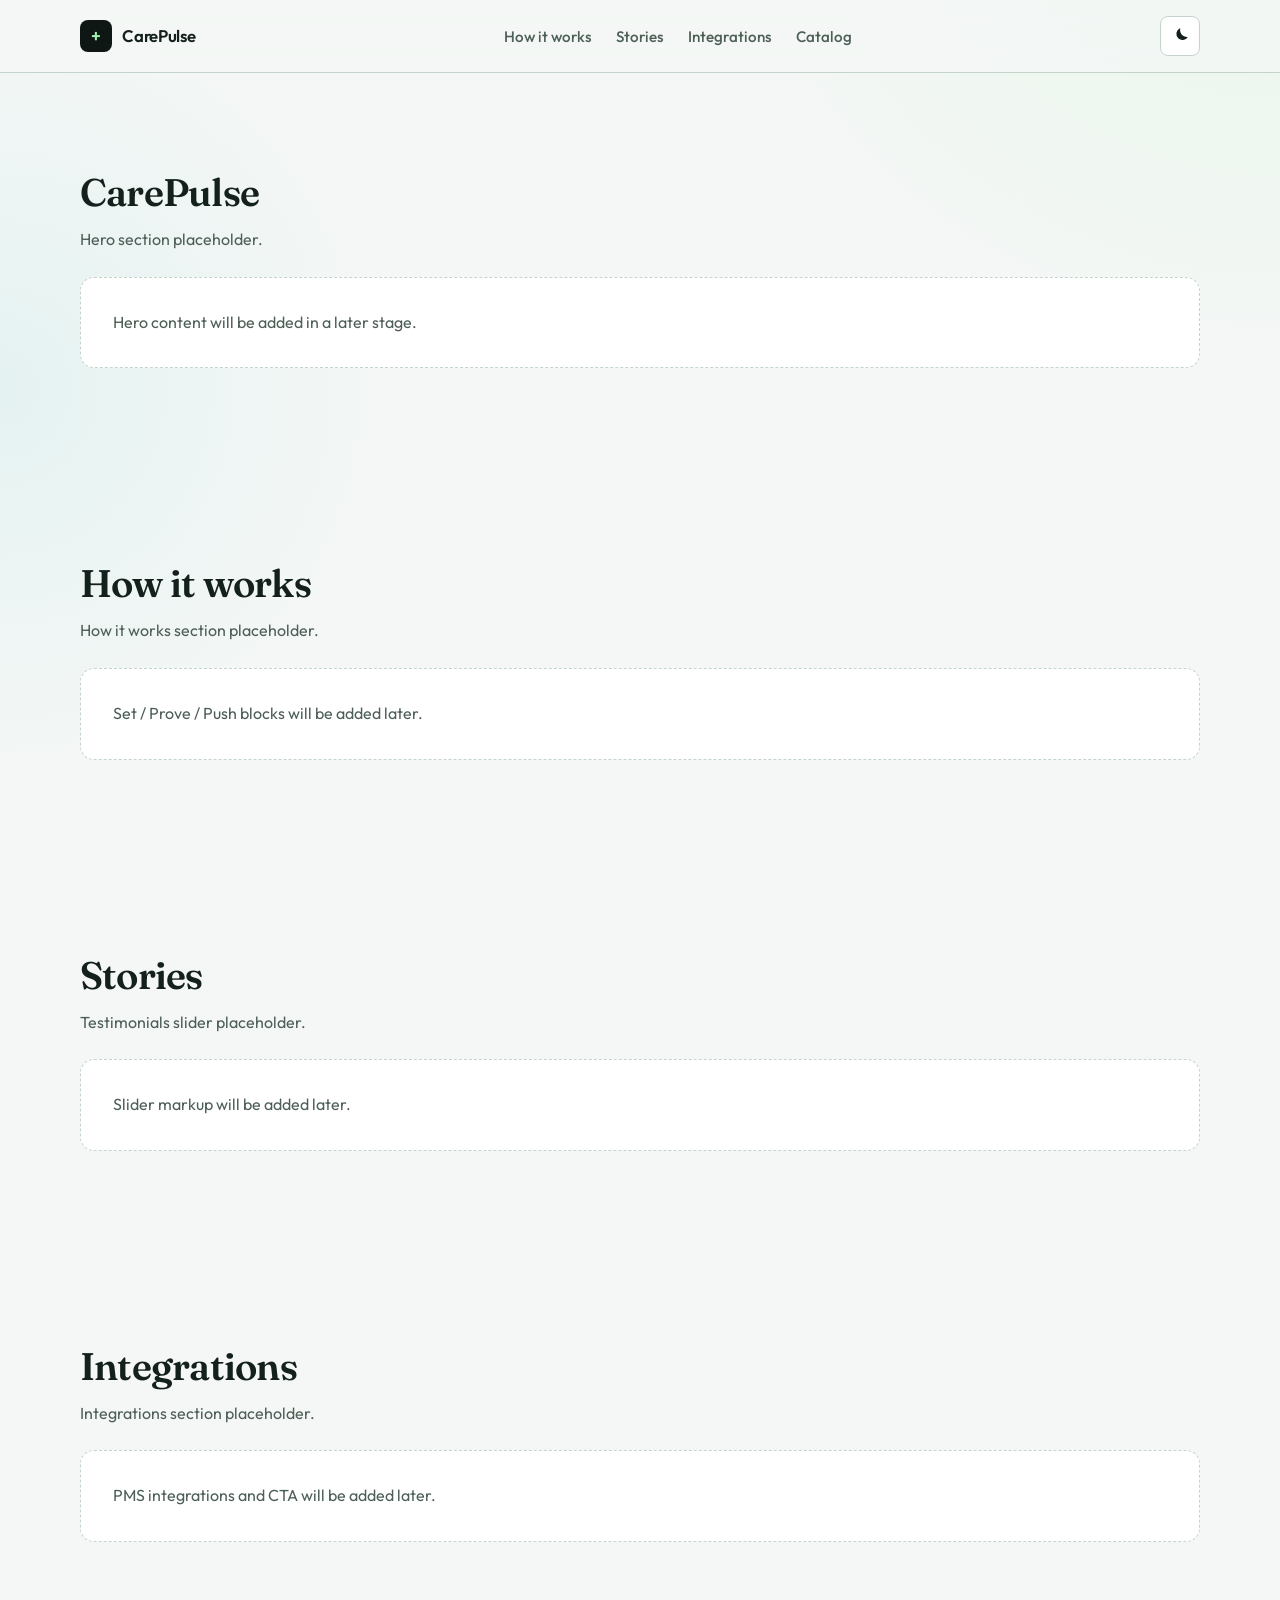
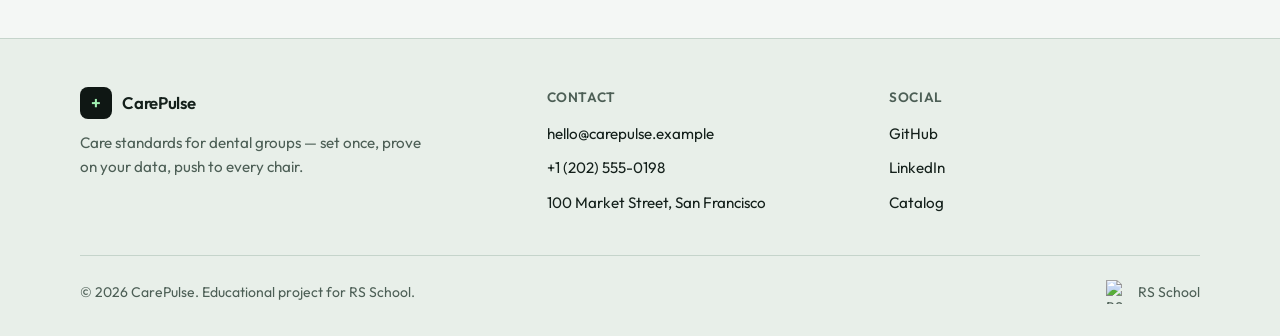
==== index.html @ c0decc97 "feat: add header footer and theme switcher" ====
<!DOCTYPE html>
<html lang="en">
  <head>
    <meta charset="UTF-8" />
    <meta name="viewport" content="width=device-width, initial-scale=1.0" />
    <title>CarePulse — Clinical standards that reach every chair</title>
    <meta
      name="description"
      content="CarePulse helps dental groups set care standards, prove them on real data, and push them to every practice."
    />
    <link rel="icon" href="./assets/favicon.svg" type="image/svg+xml" />
    <link rel="preconnect" href="https://fonts.googleapis.com" />
    <link rel="preconnect" href="https://fonts.gstatic.com" crossorigin />
    <link
      href="https://fonts.googleapis.com/css2?family=Fraunces:opsz,wght@9..144,500;9..144,600&family=Outfit:wght@400;500;600;700&display=swap"
      rel="stylesheet"
    />
    <link rel="stylesheet" href="./css/styles.css" />
    <script>
      (function () {
        try {
          var theme = localStorage.getItem("carepulse-theme");
          document.documentElement.setAttribute(
            "data-theme",
            theme === "dark" ? "dark" : "light"
          );
        } catch (e) {
          document.documentElement.setAttribute("data-theme", "light");
        }
      })();
    </script>
  </head>
  <body>
    <div class="page">
      <header class="header">
        <div class="container header__inner">
          <a class="logo" href="./index.html" aria-label="CarePulse home">
            <span class="logo__mark" aria-hidden="true">+</span>
            <span class="logo__text">CarePulse</span>
          </a>

          <nav class="nav" aria-label="Primary">
            <ul class="nav__list">
              <li><a class="nav__link" href="#how-it-works">How it works</a></li>
              <li><a class="nav__link" href="#stories">Stories</a></li>
              <li><a class="nav__link" href="#integrations">Integrations</a></li>
              <li><a class="nav__link" href="./catalog.html">Catalog</a></li>
            </ul>
          </nav>

          <div class="header__actions">
            <button
              class="theme-toggle"
              type="button"
              data-theme-toggle
              aria-pressed="false"
              aria-label="Switch to dark theme"
            >
              <svg class="theme-toggle__icon theme-toggle__icon--moon" viewBox="0 0 24 24" aria-hidden="true">
                <path
                  fill="currentColor"
                  d="M12.1 2a9.8 9.8 0 0 0-1.1.06 8 8 0 1 0 10.94 10.94A9 9 0 0 1 12.1 2Z"
                />
              </svg>
              <svg class="theme-toggle__icon theme-toggle__icon--sun" viewBox="0 0 24 24" aria-hidden="true">
                <path
                  fill="currentColor"
                  d="M12 7a5 5 0 1 0 0 10 5 5 0 0 0 0-10Zm0-5h1v3h-2V2Zm0 17h1v3h-2v-3ZM2 11h3v2H2v-2Zm17 0h3v2h-3v-2ZM4.2 4.2l2.1 2.1-1.4 1.4-2.1-2.1 1.4-1.4Zm14.6 0 1.4 1.4-2.1 2.1-1.4-1.4 2.1-2.1ZM4.2 19.8l1.4-1.4 2.1 2.1-1.4 1.4-2.1-2.1Zm12.5-1.4 2.1-2.1 1.4 1.4-2.1 2.1-1.4-1.4Z"
                />
              </svg>
            </button>

            <button class="burger" type="button" aria-label="Open menu" aria-expanded="false">
              <span class="burger__line"></span>
              <span class="burger__line"></span>
              <span class="burger__line"></span>
            </button>
          </div>
        </div>
      </header>

      <main class="page__main">
        <section class="section hero" id="hero" aria-labelledby="hero-title">
          <div class="container">
            <h1 class="section__title" id="hero-title">CarePulse</h1>
            <p class="section__lead">Hero section placeholder.</p>
            <div class="placeholder">Hero content will be added in a later stage.</div>
          </div>
        </section>

        <section class="section" id="how-it-works" aria-labelledby="how-title">
          <div class="container">
            <h2 class="section__title" id="how-title">How it works</h2>
            <p class="section__lead">How it works section placeholder.</p>
            <div class="placeholder">Set / Prove / Push blocks will be added later.</div>
          </div>
        </section>

        <section class="section" id="stories" aria-labelledby="stories-title">
          <div class="container">
            <h2 class="section__title" id="stories-title">Stories</h2>
            <p class="section__lead">Testimonials slider placeholder.</p>
            <div class="placeholder">Slider markup will be added later.</div>
          </div>
        </section>

        <section class="section" id="integrations" aria-labelledby="integrations-title">
          <div class="container">
            <h2 class="section__title" id="integrations-title">Integrations</h2>
            <p class="section__lead">Integrations section placeholder.</p>
            <div class="placeholder">PMS integrations and CTA will be added later.</div>
          </div>
        </section>
      </main>

      <footer class="footer">
        <div class="container">
          <div class="footer__inner">
            <div class="footer__brand">
              <a class="logo" href="./index.html" aria-label="CarePulse home">
                <span class="logo__mark" aria-hidden="true">+</span>
                <span class="logo__text">CarePulse</span>
              </a>
              <p class="footer__text">
                Care standards for dental groups — set once, prove on your data, push to every chair.
              </p>
            </div>

            <div>
              <h2 class="footer__title">Contact</h2>
              <ul class="footer__list">
                <li>
                  <a class="footer__link" href="mailto:hello@carepulse.example">hello@carepulse.example</a>
                </li>
                <li>
                  <a class="footer__link" href="tel:+12025550198">+1 (202) 555-0198</a>
                </li>
                <li>
                  <a
                    class="footer__link"
                    href="https://www.google.com/maps/search/?api=1&query=100+Market+Street+San+Francisco"
                    target="_blank"
                    rel="noopener noreferrer"
                  >
                    100 Market Street, San Francisco
                  </a>
                </li>
              </ul>
            </div>

            <div>
              <h2 class="footer__title">Social</h2>
              <ul class="footer__list">
                <li>
                  <a
                    class="footer__link"
                    href="https://github.com/kashapov"
                    target="_blank"
                    rel="noopener noreferrer"
                  >
                    GitHub
                  </a>
                </li>
                <li>
                  <a
                    class="footer__link"
                    href="https://www.linkedin.com/"
                    target="_blank"
                    rel="noopener noreferrer"
                  >
                    LinkedIn
                  </a>
                </li>
                <li>
                  <a class="footer__link" href="./catalog.html">Catalog</a>
                </li>
              </ul>
            </div>
          </div>

          <div class="footer__bottom">
            <p>© 2026 CarePulse. Educational project for RS School.</p>
            <a
              class="footer__rs"
              href="https://rs.school/courses/javascript-ru"
              target="_blank"
              rel="noopener noreferrer"
            >
              <img
                class="footer__rs-logo"
                src="https://rs.school/favicon.ico"
                width="24"
                height="24"
                alt="RS School"
              />
              RS School
            </a>
          </div>
        </div>
      </footer>
    </div>

    <script src="./js/theme.js"></script>
  </body>
</html>
---- css/styles.css ----
/* CarePulse — design tokens, reset, base layout */

:root {
  color-scheme: light;

  --font-sans: "Outfit", system-ui, sans-serif;
  --font-display: "Fraunces", Georgia, serif;

  --color-bg: #f4f7f5;
  --color-bg-elevated: #ffffff;
  --color-bg-muted: #e8efe9;
  --color-surface: #dfeae2;
  --color-text: #14201b;
  --color-text-muted: #4d5f56;
  --color-border: #c5d4cb;
  --color-accent: #2f9e5f;
  --color-accent-soft: #9fefb0;
  --color-accent-contrast: #0a1a12;
  --color-hero-from: #0f1714;
  --color-hero-to: #1a2e26;
  --color-hero-text: #f4f7f5;
  --color-hero-muted: #b7c9be;
  --color-focus: #2f9e5f;

  --radius-sm: 8px;
  --radius-md: 14px;
  --radius-lg: 22px;

  --shadow-sm: 0 1px 2px rgb(20 32 27 / 6%);
  --shadow-md: 0 12px 32px rgb(20 32 27 / 8%);

  --container-width: 1120px;
  --header-height: 72px;
  --space-section: clamp(3.5rem, 8vw, 6rem);
  --transition: 0.25s ease;
}

[data-theme="dark"] {
  color-scheme: dark;

  --color-bg: #0f1714;
  --color-bg-elevated: #16211c;
  --color-bg-muted: #1c2a24;
  --color-surface: #24332c;
  --color-text: #eef5f0;
  --color-text-muted: #a8b9b0;
  --color-border: #31423a;
  --color-accent: #9fefb0;
  --color-accent-soft: #2f9e5f;
  --color-accent-contrast: #0a1a12;
  --color-hero-from: #0a100e;
  --color-hero-to: #15241e;
  --color-hero-text: #f4f7f5;
  --color-hero-muted: #a8b9b0;
  --color-focus: #9fefb0;

  --shadow-sm: 0 1px 2px rgb(0 0 0 / 35%);
  --shadow-md: 0 16px 40px rgb(0 0 0 / 35%);
}

*,
*::before,
*::after {
  box-sizing: border-box;
}

html {
  scroll-behavior: smooth;
}

body {
  margin: 0;
  min-width: 320px;
  min-height: 100vh;
  font-family: var(--font-sans);
  font-size: 1rem;
  line-height: 1.6;
  color: var(--color-text);
  background:
    radial-gradient(ellipse 80% 50% at 100% -10%, rgb(159 239 176 / 18%), transparent 55%),
    radial-gradient(ellipse 60% 40% at 0% 20%, rgb(94 200 216 / 10%), transparent 50%),
    var(--color-bg);
}

img {
  display: block;
  max-width: 100%;
  height: auto;
}

a {
  color: inherit;
  text-decoration: none;
}

button {
  font: inherit;
  color: inherit;
  cursor: pointer;
  background: none;
  border: none;
}

ul,
ol {
  margin: 0;
  padding: 0;
  list-style: none;
}

h1,
h2,
h3,
p {
  margin: 0;
}

:focus-visible {
  outline: 2px solid var(--color-focus);
  outline-offset: 3px;
}

.container {
  width: min(100% - 2.5rem, var(--container-width));
  margin-inline: auto;
}

.page {
  display: flex;
  flex-direction: column;
  min-height: 100vh;
}

.page__main {
  flex: 1;
}

.section {
  padding-block: var(--space-section);
}

.section__title {
  font-family: var(--font-display);
  font-size: clamp(1.75rem, 3vw, 2.5rem);
  font-weight: 600;
  line-height: 1.2;
  letter-spacing: -0.02em;
}

.section__lead {
  margin-top: 0.75rem;
  max-width: 36rem;
  color: var(--color-text-muted);
}

.placeholder {
  margin-top: 1.5rem;
  padding: 2rem;
  border: 1px dashed var(--color-border);
  border-radius: var(--radius-md);
  background: var(--color-bg-elevated);
  color: var(--color-text-muted);
}

/* Header */

.header {
  position: sticky;
  top: 0;
  z-index: 100;
  border-bottom: 1px solid var(--color-border);
  background: color-mix(in srgb, var(--color-bg) 88%, transparent);
  backdrop-filter: blur(12px);
}

.header__inner {
  display: flex;
  align-items: center;
  justify-content: space-between;
  gap: 1rem;
  min-height: var(--header-height);
}

.logo {
  display: inline-flex;
  align-items: center;
  gap: 0.65rem;
  font-weight: 600;
  letter-spacing: -0.02em;
  transition: opacity var(--transition);
}

.logo:hover {
  opacity: 0.8;
}

.logo__mark {
  display: grid;
  place-items: center;
  width: 2rem;
  height: 2rem;
  border-radius: var(--radius-sm);
  background: var(--color-hero-from);
  color: var(--color-accent-soft);
  font-size: 1.1rem;
  line-height: 1;
}

.logo__text {
  font-size: 1.05rem;
}

.nav {
  display: flex;
  align-items: center;
}

.nav__list {
  display: flex;
  align-items: center;
  gap: 0.25rem 1.5rem;
}

.nav__link {
  position: relative;
  padding: 0.35rem 0;
  color: var(--color-text-muted);
  font-size: 0.95rem;
  font-weight: 500;
  transition: color var(--transition);
}

.nav__link::after {
  content: "";
  position: absolute;
  left: 0;
  bottom: 0;
  width: 100%;
  height: 2px;
  background: var(--color-accent);
  transform: scaleX(0);
  transform-origin: left;
  transition: transform var(--transition);
}

.nav__link:hover {
  color: var(--color-text);
}

.nav__link:hover::after {
  transform: scaleX(1);
}

.header__actions {
  display: flex;
  align-items: center;
  gap: 0.5rem;
}

.theme-toggle,
.burger {
  display: inline-flex;
  align-items: center;
  justify-content: center;
  width: 2.5rem;
  height: 2.5rem;
  border: 1px solid var(--color-border);
  border-radius: var(--radius-sm);
  background: var(--color-bg-elevated);
  transition:
    background-color var(--transition),
    border-color var(--transition),
    color var(--transition);
}

.theme-toggle:hover,
.burger:hover {
  border-color: var(--color-accent);
  color: var(--color-accent);
}

.theme-toggle__icon {
  display: none;
  width: 1.15rem;
  height: 1.15rem;
}

[data-theme="light"] .theme-toggle__icon--moon,
[data-theme="dark"] .theme-toggle__icon--sun {
  display: block;
}

.burger {
  display: none;
  flex-direction: column;
  gap: 5px;
}

.burger__line {
  display: block;
  width: 1.1rem;
  height: 2px;
  border-radius: 2px;
  background: currentColor;
  transition: transform var(--transition), opacity var(--transition);
}

/* Footer */

.footer {
  margin-top: auto;
  padding-block: 3rem 2rem;
  border-top: 1px solid var(--color-border);
  background: var(--color-bg-muted);
}

.footer__inner {
  display: grid;
  gap: 2rem;
  grid-template-columns: 1.4fr 1fr 1fr;
}

.footer__brand {
  display: flex;
  flex-direction: column;
  gap: 0.75rem;
}

.footer__text {
  max-width: 22rem;
  color: var(--color-text-muted);
  font-size: 0.95rem;
}

.footer__title {
  margin-bottom: 0.75rem;
  font-size: 0.85rem;
  font-weight: 600;
  letter-spacing: 0.04em;
  text-transform: uppercase;
  color: var(--color-text-muted);
}

.footer__list {
  display: flex;
  flex-direction: column;
  gap: 0.55rem;
}

.footer__link {
  color: var(--color-text);
  font-size: 0.95rem;
  transition: color var(--transition);
}

.footer__link:hover {
  color: var(--color-accent);
}

.footer__bottom {
  display: flex;
  flex-wrap: wrap;
  align-items: center;
  justify-content: space-between;
  gap: 1rem;
  margin-top: 2.5rem;
  padding-top: 1.5rem;
  border-top: 1px solid var(--color-border);
  color: var(--color-text-muted);
  font-size: 0.875rem;
}

.footer__rs {
  display: inline-flex;
  align-items: center;
  gap: 0.5rem;
  transition: color var(--transition);
}

.footer__rs:hover {
  color: var(--color-accent);
}

.footer__rs-logo {
  width: 1.5rem;
  height: 1.5rem;
}

@media (max-width: 768px) {
  .nav {
    display: none;
  }

  .burger {
    display: inline-flex;
  }

  .footer__inner {
    grid-template-columns: 1fr;
  }
}
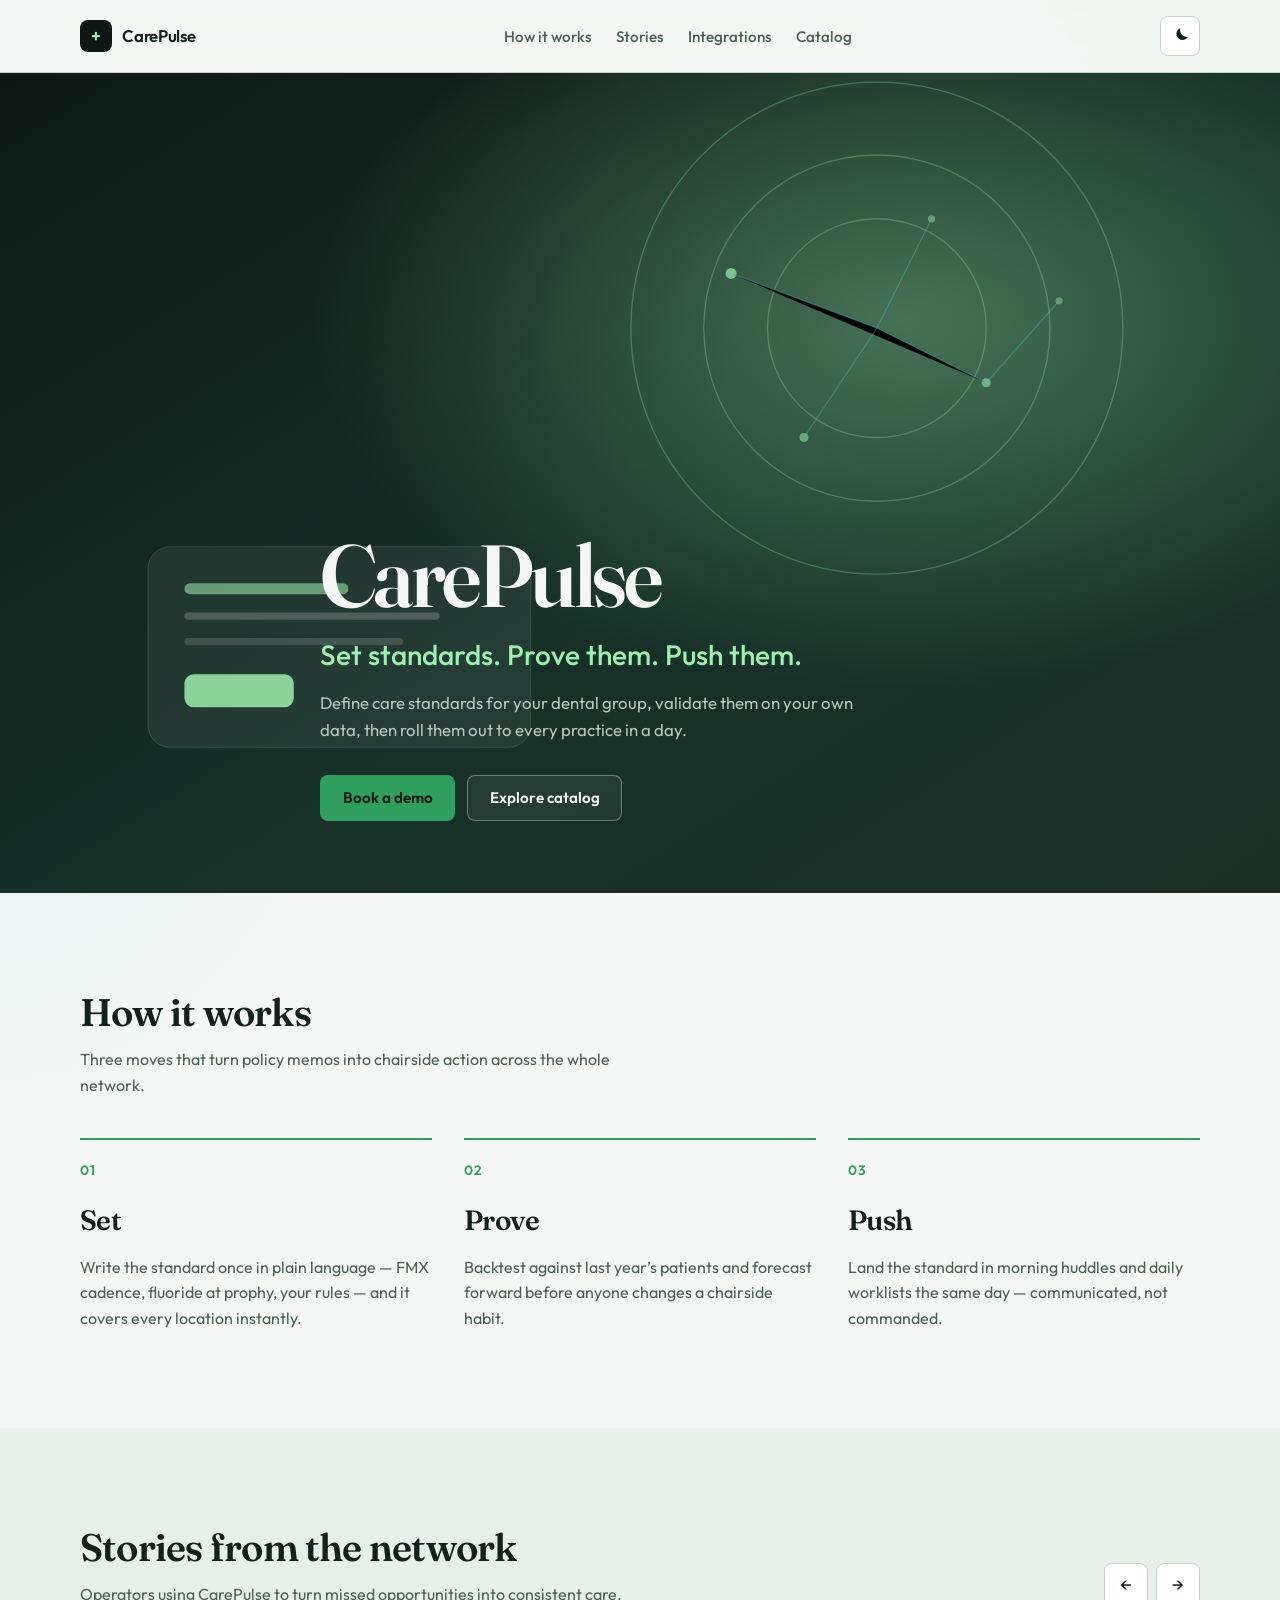
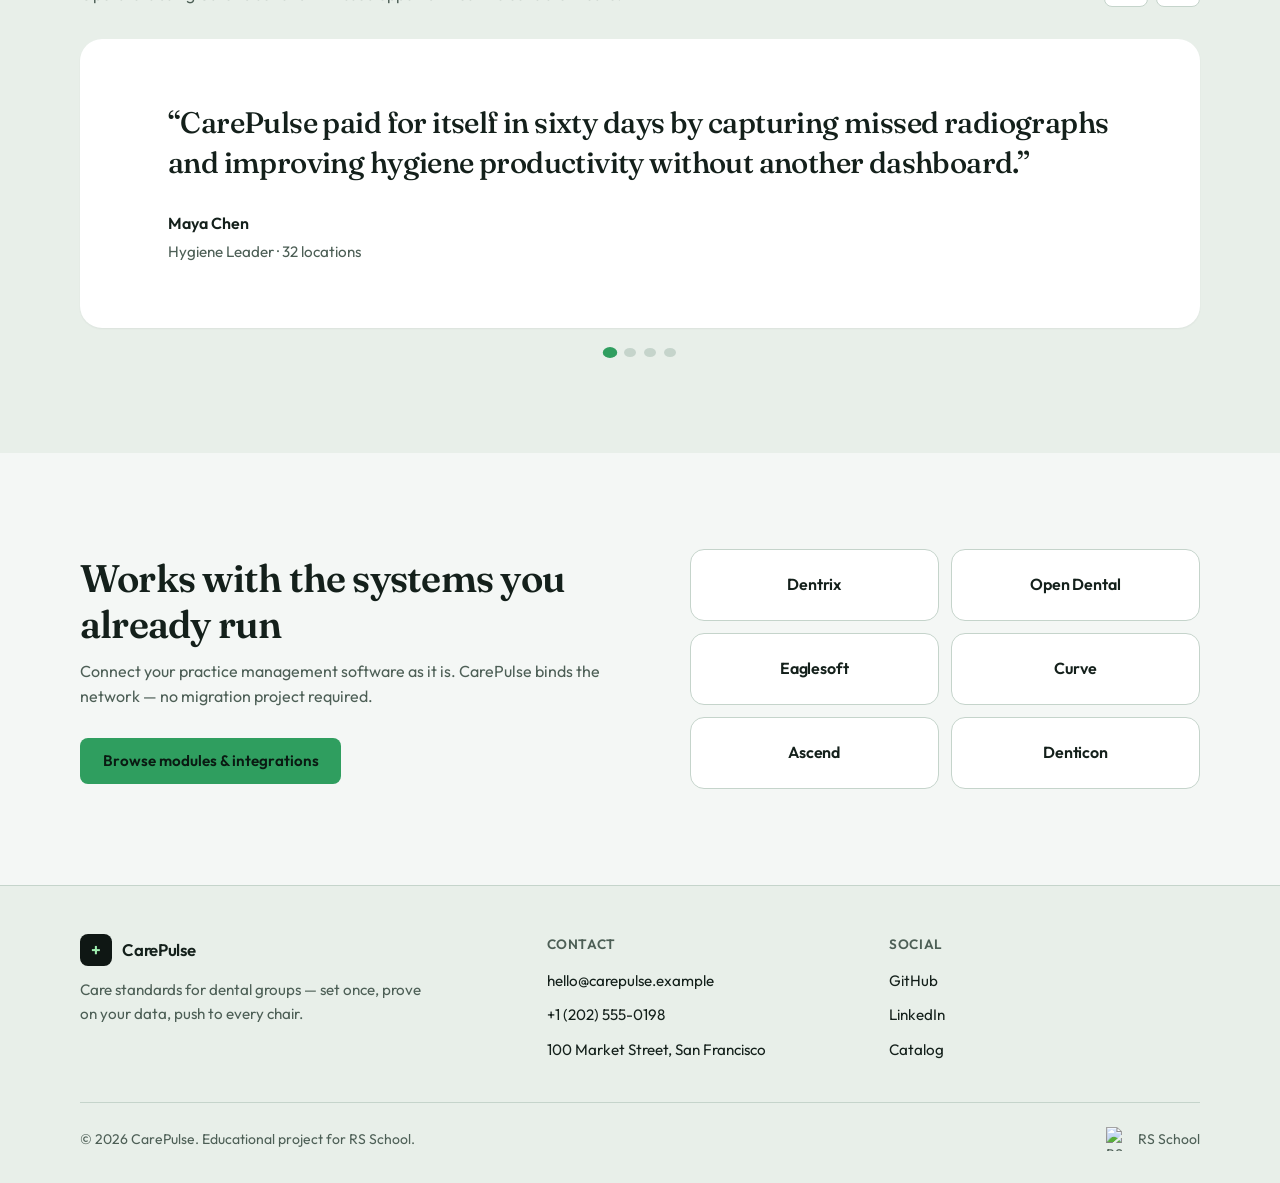
==== commit d79b8cdf: "feat: add home page sections" ====
--- a/index.html
+++ b/index.html
@@ -80,35 +80,166 @@
       </header>
 
       <main class="page__main">
-        <section class="section hero" id="hero" aria-labelledby="hero-title">
-          <div class="container">
-            <h1 class="section__title" id="hero-title">CarePulse</h1>
-            <p class="section__lead">Hero section placeholder.</p>
-            <div class="placeholder">Hero content will be added in a later stage.</div>
+        <section class="hero" id="hero" aria-labelledby="hero-title">
+          <div class="hero__media" aria-hidden="true">
+            <img
+              class="hero__image"
+              src="./assets/images/hero-network.svg"
+              alt=""
+              width="1440"
+              height="900"
+            />
+          </div>
+          <div class="container hero__content">
+            <h1 class="hero__brand" id="hero-title">CarePulse</h1>
+            <p class="hero__headline">Set standards. Prove them. Push them.</p>
+            <p class="hero__lead">
+              Define care standards for your dental group, validate them on your own data, then
+              roll them out to every practice in a day.
+            </p>
+            <div class="hero__actions">
+              <a class="button button--primary" href="mailto:hello@carepulse.example">Book a demo</a>
+              <a class="button button--ghost" href="./catalog.html">Explore catalog</a>
+            </div>
           </div>
         </section>
 
         <section class="section" id="how-it-works" aria-labelledby="how-title">
           <div class="container">
             <h2 class="section__title" id="how-title">How it works</h2>
-            <p class="section__lead">How it works section placeholder.</p>
-            <div class="placeholder">Set / Prove / Push blocks will be added later.</div>
+            <p class="section__lead">
+              Three moves that turn policy memos into chairside action across the whole network.
+            </p>
+
+            <ol class="steps">
+              <li class="steps__item">
+                <span class="steps__index" aria-hidden="true">01</span>
+                <h3 class="steps__title">Set</h3>
+                <p class="steps__text">
+                  Write the standard once in plain language — FMX cadence, fluoride at prophy, your
+                  rules — and it covers every location instantly.
+                </p>
+              </li>
+              <li class="steps__item">
+                <span class="steps__index" aria-hidden="true">02</span>
+                <h3 class="steps__title">Prove</h3>
+                <p class="steps__text">
+                  Backtest against last year’s patients and forecast forward before anyone changes a
+                  chairside habit.
+                </p>
+              </li>
+              <li class="steps__item">
+                <span class="steps__index" aria-hidden="true">03</span>
+                <h3 class="steps__title">Push</h3>
+                <p class="steps__text">
+                  Land the standard in morning huddles and daily worklists the same day — communicated,
+                  not commanded.
+                </p>
+              </li>
+            </ol>
           </div>
         </section>
 
-        <section class="section" id="stories" aria-labelledby="stories-title">
+        <section class="section section--muted" id="stories" aria-labelledby="stories-title">
           <div class="container">
-            <h2 class="section__title" id="stories-title">Stories</h2>
-            <p class="section__lead">Testimonials slider placeholder.</p>
-            <div class="placeholder">Slider markup will be added later.</div>
+            <div class="section__header">
+              <div>
+                <h2 class="section__title" id="stories-title">Stories from the network</h2>
+                <p class="section__lead">
+                  Operators using CarePulse to turn missed opportunities into consistent care.
+                </p>
+              </div>
+              <div class="slider__controls">
+                <button class="slider__btn" type="button" data-slider-prev aria-label="Previous story">
+                  <span aria-hidden="true">←</span>
+                </button>
+                <button class="slider__btn" type="button" data-slider-next aria-label="Next story">
+                  <span aria-hidden="true">→</span>
+                </button>
+              </div>
+            </div>
+
+            <div class="slider" data-slider>
+              <div class="slider__viewport">
+                <ul class="slider__track">
+                  <li class="slider__slide">
+                    <blockquote class="quote">
+                      <p class="quote__text">
+                        “CarePulse paid for itself in sixty days by capturing missed radiographs and
+                        improving hygiene productivity without another dashboard.”
+                      </p>
+                      <footer class="quote__meta">
+                        <cite class="quote__author">Maya Chen</cite>
+                        <span class="quote__role">Hygiene Leader · 32 locations</span>
+                      </footer>
+                    </blockquote>
+                  </li>
+                  <li class="slider__slide">
+                    <blockquote class="quote">
+                      <p class="quote__text">
+                        “We stopped cascading policy PDFs. Providers see why a patient qualifies and
+                        what it means for their day — so standards stick.”
+                      </p>
+                      <footer class="quote__meta">
+                        <cite class="quote__author">Jordan Blake</cite>
+                        <span class="quote__role">COO · multi-state DSO</span>
+                      </footer>
+                    </blockquote>
+                  </li>
+                  <li class="slider__slide">
+                    <blockquote class="quote">
+                      <p class="quote__text">
+                        “Backtesting a new FMX rule against our own fee schedule removed the guesswork
+                        before we rolled it to every chair.”
+                      </p>
+                      <footer class="quote__meta">
+                        <cite class="quote__author">Dr. Elena Vargas</cite>
+                        <span class="quote__role">Clinical Director · 14 practices</span>
+                      </footer>
+                    </blockquote>
+                  </li>
+                  <li class="slider__slide">
+                    <blockquote class="quote">
+                      <p class="quote__text">
+                        “New acquisitions are live in days. CarePulse reads the PMS as-is — no rip and
+                        replace, no quarter-long IT project.”
+                      </p>
+                      <footer class="quote__meta">
+                        <cite class="quote__author">Sam Okonkwo</cite>
+                        <span class="quote__role">VP Operations · 40+ locations</span>
+                      </footer>
+                    </blockquote>
+                  </li>
+                </ul>
+              </div>
+              <div class="slider__dots" role="tablist" aria-label="Story slides">
+                <button class="slider__dot is-active" type="button" aria-label="Show story 1" aria-current="true"></button>
+                <button class="slider__dot" type="button" aria-label="Show story 2"></button>
+                <button class="slider__dot" type="button" aria-label="Show story 3"></button>
+                <button class="slider__dot" type="button" aria-label="Show story 4"></button>
+              </div>
+            </div>
           </div>
         </section>
 
         <section class="section" id="integrations" aria-labelledby="integrations-title">
-          <div class="container">
-            <h2 class="section__title" id="integrations-title">Integrations</h2>
-            <p class="section__lead">Integrations section placeholder.</p>
-            <div class="placeholder">PMS integrations and CTA will be added later.</div>
+          <div class="container integrations">
+            <div class="integrations__copy">
+              <h2 class="section__title" id="integrations-title">Works with the systems you already run</h2>
+              <p class="section__lead">
+                Connect your practice management software as it is. CarePulse binds the network —
+                no migration project required.
+              </p>
+              <a class="button button--primary" href="./catalog.html">Browse modules &amp; integrations</a>
+            </div>
+            <ul class="integrations__list">
+              <li class="integrations__item">Dentrix</li>
+              <li class="integrations__item">Open Dental</li>
+              <li class="integrations__item">Eaglesoft</li>
+              <li class="integrations__item">Curve</li>
+              <li class="integrations__item">Ascend</li>
+              <li class="integrations__item">Denticon</li>
+            </ul>
           </div>
         </section>
       </main>
--- a/css/styles.css
+++ b/css/styles.css
@@ -386,6 +386,309 @@
   height: 1.5rem;
 }
 
+/* Buttons */
+
+.button {
+  display: inline-flex;
+  align-items: center;
+  justify-content: center;
+  gap: 0.5rem;
+  min-height: 2.85rem;
+  padding: 0.7rem 1.35rem;
+  border: 1px solid transparent;
+  border-radius: var(--radius-sm);
+  font-weight: 600;
+  font-size: 0.95rem;
+  line-height: 1.2;
+  transition:
+    background-color var(--transition),
+    color var(--transition),
+    border-color var(--transition),
+    opacity var(--transition);
+}
+
+.button--primary {
+  background: var(--color-accent);
+  color: var(--color-accent-contrast);
+}
+
+.button--primary:hover {
+  opacity: 0.9;
+}
+
+.button--ghost {
+  border-color: rgb(255 255 255 / 35%);
+  color: var(--color-hero-text);
+  background: rgb(255 255 255 / 6%);
+}
+
+.button--ghost:hover {
+  border-color: var(--color-accent-soft);
+  color: var(--color-accent-soft);
+}
+
+/* Hero */
+
+.hero {
+  position: relative;
+  display: grid;
+  align-items: end;
+  min-height: min(92vh, 820px);
+  padding-block: clamp(4rem, 12vh, 7rem) clamp(3rem, 8vh, 5rem);
+  color: var(--color-hero-text);
+  overflow: hidden;
+}
+
+.hero__media {
+  position: absolute;
+  inset: 0;
+  z-index: 0;
+}
+
+.hero__image {
+  width: 100%;
+  height: 100%;
+  object-fit: cover;
+}
+
+.hero__content {
+  position: relative;
+  z-index: 1;
+  max-width: 40rem;
+}
+
+.hero__brand {
+  margin: 0;
+  font-family: var(--font-display);
+  font-size: clamp(3rem, 8vw, 5.5rem);
+  font-weight: 600;
+  line-height: 0.95;
+  letter-spacing: -0.04em;
+}
+
+.hero__headline {
+  margin-top: 1.25rem;
+  font-size: clamp(1.25rem, 2.4vw, 1.75rem);
+  font-weight: 500;
+  line-height: 1.3;
+  color: var(--color-accent-soft);
+}
+
+.hero__lead {
+  margin-top: 1rem;
+  max-width: 34rem;
+  color: var(--color-hero-muted);
+  font-size: 1.05rem;
+}
+
+.hero__actions {
+  display: flex;
+  flex-wrap: wrap;
+  gap: 0.75rem;
+  margin-top: 2rem;
+}
+
+/* How it works */
+
+.steps {
+  display: grid;
+  grid-template-columns: repeat(3, 1fr);
+  gap: 1.5rem 2rem;
+  margin-top: 2.5rem;
+  counter-reset: none;
+}
+
+.steps__item {
+  padding-top: 1.25rem;
+  border-top: 2px solid var(--color-accent);
+}
+
+.steps__index {
+  display: block;
+  margin-bottom: 1rem;
+  color: var(--color-accent);
+  font-size: 0.85rem;
+  font-weight: 600;
+  letter-spacing: 0.08em;
+}
+
+.steps__title {
+  font-family: var(--font-display);
+  font-size: 1.75rem;
+  font-weight: 600;
+  letter-spacing: -0.02em;
+}
+
+.steps__text {
+  margin-top: 0.75rem;
+  color: var(--color-text-muted);
+}
+
+/* Stories slider shell */
+
+.section--muted {
+  background: var(--color-bg-muted);
+}
+
+.section__header {
+  display: flex;
+  align-items: flex-end;
+  justify-content: space-between;
+  gap: 1.5rem;
+  margin-bottom: 2rem;
+}
+
+.section__header .section__lead {
+  margin-bottom: 0;
+}
+
+.slider__controls {
+  display: flex;
+  gap: 0.5rem;
+  flex-shrink: 0;
+}
+
+.slider__btn {
+  display: inline-flex;
+  align-items: center;
+  justify-content: center;
+  width: 2.75rem;
+  height: 2.75rem;
+  border: 1px solid var(--color-border);
+  border-radius: var(--radius-sm);
+  background: var(--color-bg-elevated);
+  font-size: 1.1rem;
+  transition:
+    border-color var(--transition),
+    color var(--transition),
+    background-color var(--transition);
+}
+
+.slider__btn:hover {
+  border-color: var(--color-accent);
+  color: var(--color-accent);
+}
+
+.slider__viewport {
+  overflow: hidden;
+  border-radius: var(--radius-lg);
+  background: var(--color-bg-elevated);
+  box-shadow: var(--shadow-sm);
+}
+
+.slider__track {
+  display: flex;
+  width: 400%;
+  transition: transform 0.45s ease;
+}
+
+.slider__slide {
+  width: 25%;
+  flex-shrink: 0;
+  padding: clamp(1.75rem, 4vw, 3rem);
+}
+
+.quote__text {
+  font-family: var(--font-display);
+  font-size: clamp(1.25rem, 2.5vw, 1.85rem);
+  font-weight: 500;
+  line-height: 1.35;
+  letter-spacing: -0.02em;
+}
+
+.quote__meta {
+  display: flex;
+  flex-direction: column;
+  gap: 0.2rem;
+  margin-top: 1.75rem;
+}
+
+.quote__author {
+  font-style: normal;
+  font-weight: 600;
+}
+
+.quote__role {
+  color: var(--color-text-muted);
+  font-size: 0.95rem;
+}
+
+.slider__dots {
+  display: flex;
+  justify-content: center;
+  gap: 0.5rem;
+  margin-top: 1.25rem;
+}
+
+.slider__dot {
+  width: 0.55rem;
+  height: 0.55rem;
+  border-radius: 50%;
+  background: var(--color-border);
+  transition:
+    background-color var(--transition),
+    transform var(--transition);
+}
+
+.slider__dot.is-active {
+  background: var(--color-accent);
+  transform: scale(1.2);
+}
+
+.slider__dot:hover {
+  background: var(--color-accent);
+}
+
+/* Integrations */
+
+.integrations {
+  display: grid;
+  grid-template-columns: 1.1fr 1fr;
+  gap: 2.5rem 3rem;
+  align-items: center;
+}
+
+.integrations__copy .section__lead {
+  margin-bottom: 1.75rem;
+}
+
+.integrations__list {
+  display: grid;
+  grid-template-columns: repeat(2, 1fr);
+  gap: 0.75rem;
+}
+
+.integrations__item {
+  display: flex;
+  align-items: center;
+  justify-content: center;
+  min-height: 4.5rem;
+  padding: 1rem;
+  border: 1px solid var(--color-border);
+  border-radius: var(--radius-md);
+  background: var(--color-bg-elevated);
+  font-weight: 600;
+  letter-spacing: -0.01em;
+  transition:
+    border-color var(--transition),
+    color var(--transition);
+}
+
+.integrations__item:hover {
+  border-color: var(--color-accent);
+  color: var(--color-accent);
+}
+
+@media (max-width: 1024px) {
+  .steps {
+    grid-template-columns: 1fr;
+  }
+
+  .integrations {
+    grid-template-columns: 1fr;
+  }
+}
+
 @media (max-width: 768px) {
   .nav {
     display: none;
@@ -398,4 +701,24 @@
   .footer__inner {
     grid-template-columns: 1fr;
   }
-}
+
+  .hero {
+    min-height: min(88vh, 720px);
+    align-items: center;
+  }
+
+  .section__header {
+    flex-direction: column;
+    align-items: flex-start;
+  }
+
+  .integrations__list {
+    grid-template-columns: 1fr 1fr;
+  }
+}
+
+@media (max-width: 480px) {
+  .integrations__list {
+    grid-template-columns: 1fr;
+  }
+}
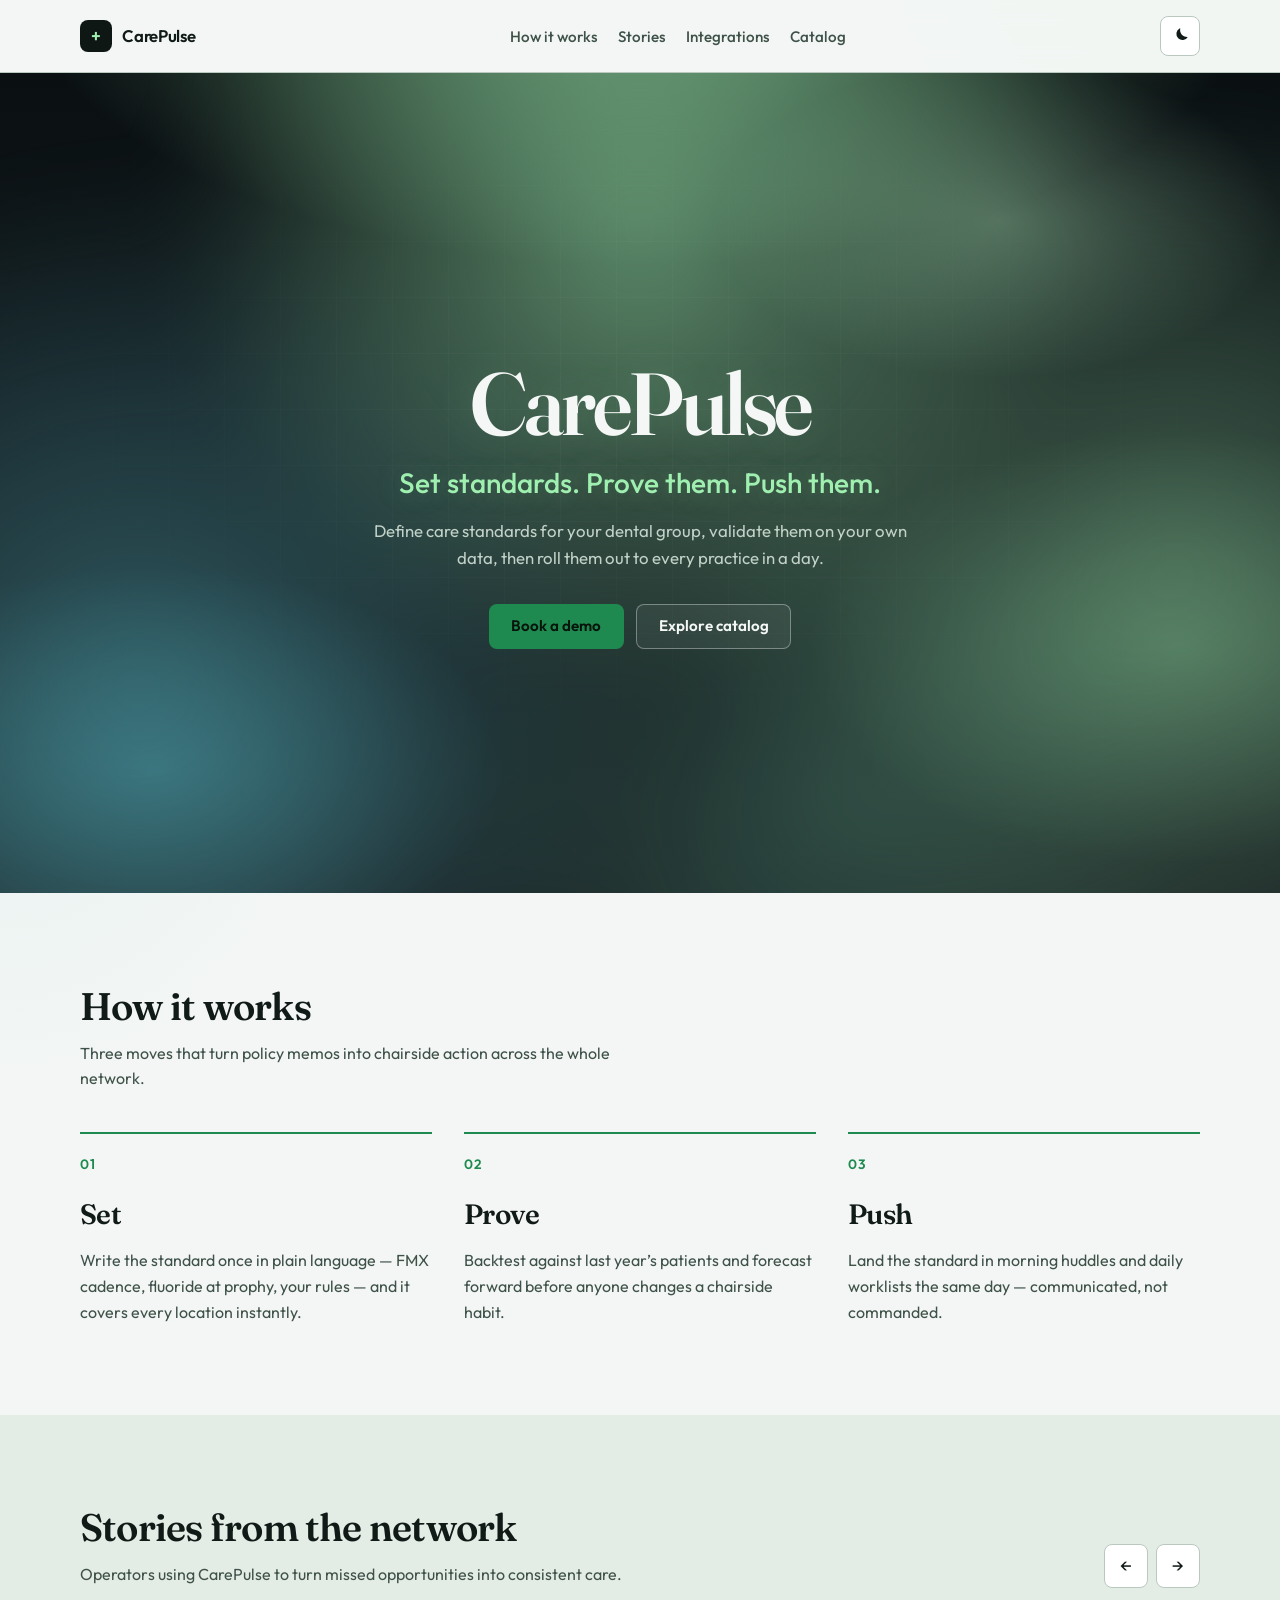
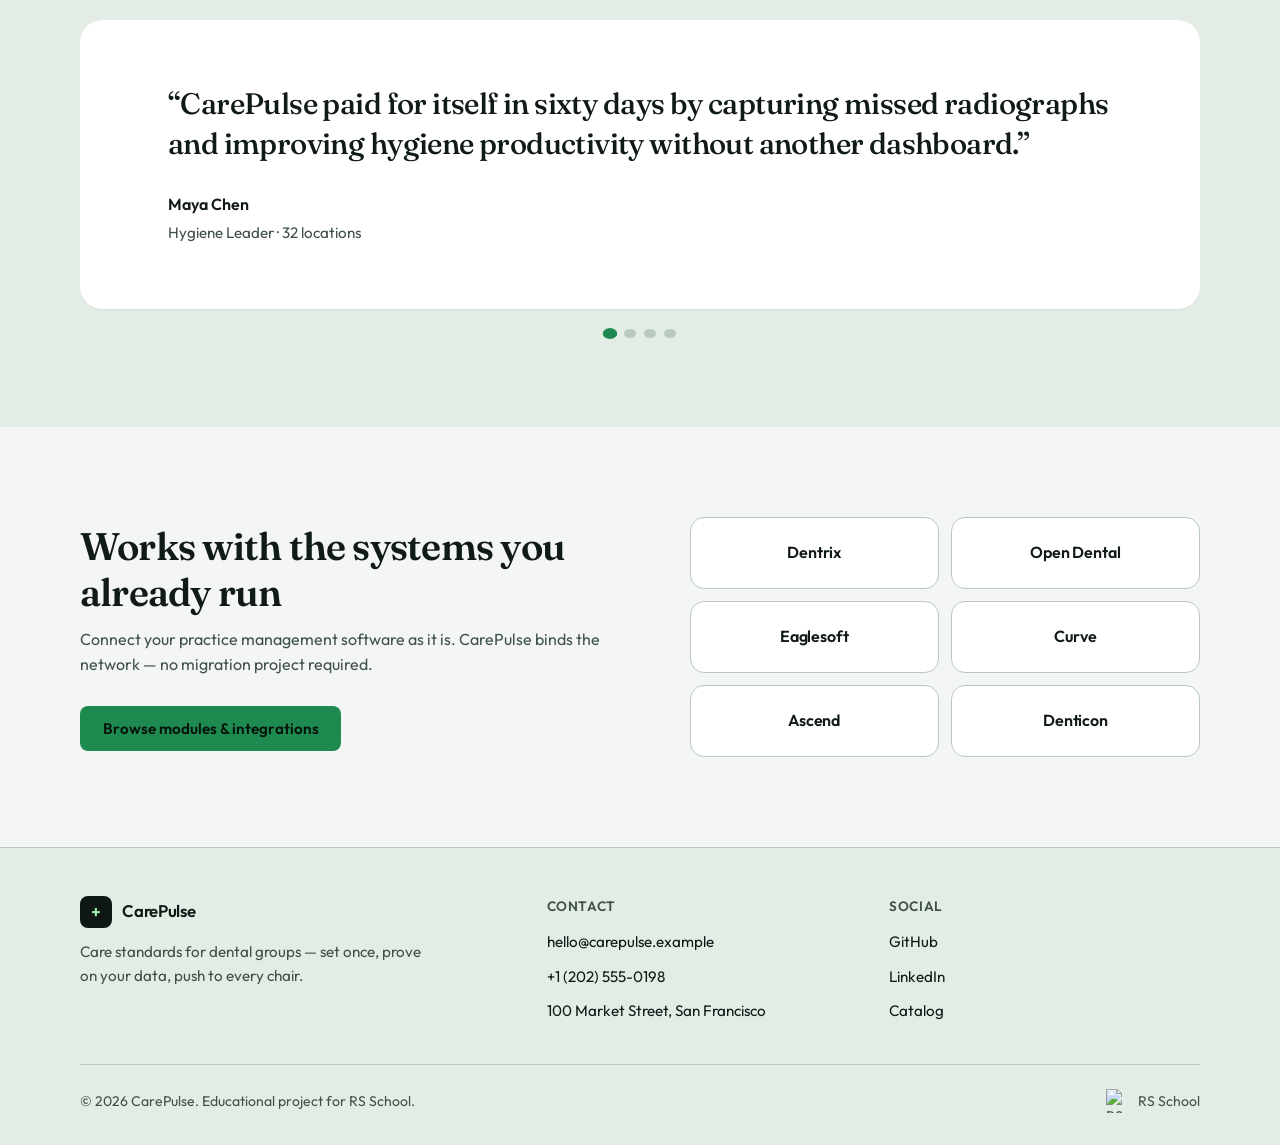
==== commit 578b12a4: "feat: refine hero atmosphere and glow" ====
--- a/index.html
+++ b/index.html
@@ -81,15 +81,7 @@
 
       <main class="page__main">
         <section class="hero" id="hero" aria-labelledby="hero-title">
-          <div class="hero__media" aria-hidden="true">
-            <img
-              class="hero__image"
-              src="./assets/images/hero-network.svg"
-              alt=""
-              width="1440"
-              height="900"
-            />
-          </div>
+          <div class="hero__media" aria-hidden="true"></div>
           <div class="container hero__content">
             <h1 class="hero__brand" id="hero-title">CarePulse</h1>
             <p class="hero__headline">Set standards. Prove them. Push them.</p>
--- a/css/styles.css
+++ b/css/styles.css
@@ -6,21 +6,22 @@
   --font-sans: "Outfit", system-ui, sans-serif;
   --font-display: "Fraunces", Georgia, serif;
 
-  --color-bg: #f4f7f5;
+  --color-bg: #f3f6f4;
   --color-bg-elevated: #ffffff;
-  --color-bg-muted: #e8efe9;
-  --color-surface: #dfeae2;
-  --color-text: #14201b;
-  --color-text-muted: #4d5f56;
-  --color-border: #c5d4cb;
-  --color-accent: #2f9e5f;
+  --color-bg-muted: #e4ece6;
+  --color-surface: #d7e3db;
+  --color-text: #101a16;
+  --color-text-muted: #3f5249;
+  --color-border: #b9c9bf;
+  --color-accent: #1f8a4f;
+  --color-accent-hover: #187543;
   --color-accent-soft: #9fefb0;
-  --color-accent-contrast: #0a1a12;
+  --color-accent-contrast: #06140c;
   --color-hero-from: #0f1714;
   --color-hero-to: #1a2e26;
   --color-hero-text: #f4f7f5;
-  --color-hero-muted: #b7c9be;
-  --color-focus: #2f9e5f;
+  --color-hero-muted: #c2d2c8;
+  --color-focus: #1f8a4f;
 
   --radius-sm: 8px;
   --radius-md: 14px;
@@ -30,28 +31,30 @@
   --shadow-md: 0 12px 32px rgb(20 32 27 / 8%);
 
   --container-width: 1120px;
+  --container-gutter: clamp(0.75rem, 4vw, 1.25rem);
   --header-height: 72px;
-  --space-section: clamp(3.5rem, 8vw, 6rem);
+  --space-section: clamp(3rem, 7vw, 6rem);
   --transition: 0.25s ease;
 }
 
 [data-theme="dark"] {
   color-scheme: dark;
 
-  --color-bg: #0f1714;
-  --color-bg-elevated: #16211c;
-  --color-bg-muted: #1c2a24;
-  --color-surface: #24332c;
-  --color-text: #eef5f0;
-  --color-text-muted: #a8b9b0;
-  --color-border: #31423a;
+  --color-bg: #0d1411;
+  --color-bg-elevated: #15201b;
+  --color-bg-muted: #1a2620;
+  --color-surface: #22312a;
+  --color-text: #f2f7f4;
+  --color-text-muted: #b3c3ba;
+  --color-border: #354740;
   --color-accent: #9fefb0;
-  --color-accent-soft: #2f9e5f;
-  --color-accent-contrast: #0a1a12;
-  --color-hero-from: #0a100e;
-  --color-hero-to: #15241e;
+  --color-accent-hover: #b8f5c4;
+  --color-accent-soft: #9fefb0;
+  --color-accent-contrast: #06140c;
+  --color-hero-from: #080e0c;
+  --color-hero-to: #14231d;
   --color-hero-text: #f4f7f5;
-  --color-hero-muted: #a8b9b0;
+  --color-hero-muted: #b7c9be;
   --color-focus: #9fefb0;
 
   --shadow-sm: 0 1px 2px rgb(0 0 0 / 35%);
@@ -66,12 +69,14 @@
 
 html {
   scroll-behavior: smooth;
+  scroll-padding-top: calc(var(--header-height) + 0.75rem);
 }
 
 body {
   margin: 0;
   min-width: 320px;
   min-height: 100vh;
+  overflow-x: hidden;
   font-family: var(--font-sans);
   font-size: 1rem;
   line-height: 1.6;
@@ -121,7 +126,7 @@
 }
 
 .container {
-  width: min(100% - 2.5rem, var(--container-width));
+  width: min(100% - (var(--container-gutter) * 2), var(--container-width));
   margin-inline: auto;
 }
 
@@ -201,7 +206,7 @@
   height: 2rem;
   border-radius: var(--radius-sm);
   background: var(--color-hero-from);
-  color: var(--color-accent-soft);
+  color: #9fefb0;
   font-size: 1.1rem;
   line-height: 1;
 }
@@ -218,7 +223,9 @@
 .nav__list {
   display: flex;
   align-items: center;
-  gap: 0.25rem 1.5rem;
+  flex-wrap: wrap;
+  justify-content: flex-end;
+  gap: 0.25rem 1.25rem;
 }
 
 .nav__link {
@@ -413,7 +420,18 @@
 }
 
 .button--primary:hover {
-  opacity: 0.9;
+  background: var(--color-accent-hover);
+}
+
+.button--secondary {
+  border-color: var(--color-border);
+  background: var(--color-bg-elevated);
+  color: var(--color-text);
+}
+
+.button--secondary:hover {
+  border-color: var(--color-accent);
+  color: var(--color-accent);
 }
 
 .button--ghost {
@@ -432,9 +450,11 @@
 .hero {
   position: relative;
   display: grid;
-  align-items: end;
+  align-items: center;
+  justify-items: center;
+  text-align: center;
   min-height: min(92vh, 820px);
-  padding-block: clamp(4rem, 12vh, 7rem) clamp(3rem, 8vh, 5rem);
+  padding-block: clamp(5rem, 14vh, 8rem) clamp(3.5rem, 9vh, 5.5rem);
   color: var(--color-hero-text);
   overflow: hidden;
 }
@@ -443,18 +463,65 @@
   position: absolute;
   inset: 0;
   z-index: 0;
-}
-
-.hero__image {
-  width: 100%;
-  height: 100%;
-  object-fit: cover;
+  background:
+    radial-gradient(ellipse 90% 70% at 50% -15%, rgb(159 239 176 / 55%), transparent 55%),
+    radial-gradient(ellipse 55% 50% at 12% 85%, rgb(94 200 216 / 32%), transparent 50%),
+    radial-gradient(ellipse 60% 55% at 92% 70%, rgb(159 239 176 / 28%), transparent 48%),
+    radial-gradient(ellipse 40% 35% at 78% 18%, rgb(200 255 210 / 30%), transparent 55%),
+    linear-gradient(180deg, #0a1012 0%, #12191c 40%, #182022 100%);
+}
+
+.hero__media::before {
+  content: "";
+  position: absolute;
+  inset: -20%;
+  background:
+    radial-gradient(circle at 50% 28%, rgb(159 239 176 / 55%), transparent 38%),
+    radial-gradient(circle at 22% 68%, rgb(94 200 216 / 35%), transparent 32%),
+    radial-gradient(circle at 80% 58%, rgb(159 239 176 / 32%), transparent 30%),
+    radial-gradient(circle at 60% 80%, rgb(120 220 180 / 22%), transparent 28%);
+  filter: blur(42px);
+  animation: hero-glow 9s ease-in-out infinite alternate;
+  pointer-events: none;
+}
+
+.hero__media::after {
+  content: "";
+  position: absolute;
+  inset: 0;
+  background-image:
+    linear-gradient(rgb(255 255 255 / 5%) 1px, transparent 1px),
+    linear-gradient(90deg, rgb(255 255 255 / 5%) 1px, transparent 1px);
+  background-size: 56px 56px;
+  mask-image: radial-gradient(ellipse 70% 60% at 50% 42%, #000 10%, transparent 72%);
+  -webkit-mask-image: radial-gradient(ellipse 70% 60% at 50% 42%, #000 10%, transparent 72%);
+  opacity: 0.55;
+  pointer-events: none;
+}
+
+@keyframes hero-glow {
+  from {
+    transform: translate3d(0, 0, 0) scale(1);
+    opacity: 0.85;
+  }
+
+  to {
+    transform: translate3d(2%, -3%, 0) scale(1.08);
+    opacity: 1;
+  }
+}
+
+@media (prefers-reduced-motion: reduce) {
+  .hero__media::before {
+    animation: none;
+  }
 }
 
 .hero__content {
   position: relative;
   z-index: 1;
-  max-width: 40rem;
+  max-width: 42rem;
+  margin-inline: auto;
 }
 
 .hero__brand {
@@ -464,6 +531,7 @@
   font-weight: 600;
   line-height: 0.95;
   letter-spacing: -0.04em;
+  text-shadow: 0 0 40px rgb(159 239 176 / 18%);
 }
 
 .hero__headline {
@@ -472,11 +540,13 @@
   font-weight: 500;
   line-height: 1.3;
   color: var(--color-accent-soft);
+  text-shadow: 0 0 28px rgb(159 239 176 / 25%);
 }
 
 .hero__lead {
   margin-top: 1rem;
   max-width: 34rem;
+  margin-inline: auto;
   color: var(--color-hero-muted);
   font-size: 1.05rem;
 }
@@ -484,6 +554,7 @@
 .hero__actions {
   display: flex;
   flex-wrap: wrap;
+  justify-content: center;
   gap: 0.75rem;
   margin-top: 2rem;
 }
@@ -679,17 +750,161 @@
   color: var(--color-accent);
 }
 
+/* Catalog */
+
+.catalog .section__lead {
+  margin-bottom: 1.75rem;
+}
+
+.catalog-tabs {
+  display: flex;
+  flex-wrap: wrap;
+  gap: 0.5rem;
+  margin-bottom: 2rem;
+}
+
+.catalog-tabs__btn {
+  padding: 0.65rem 1.1rem;
+  border: 1px solid var(--color-border);
+  border-radius: var(--radius-sm);
+  background: var(--color-bg-elevated);
+  color: var(--color-text-muted);
+  font-weight: 500;
+  transition:
+    background-color var(--transition),
+    border-color var(--transition),
+    color var(--transition);
+}
+
+.catalog-tabs__btn:hover {
+  border-color: var(--color-accent);
+  color: var(--color-text);
+}
+
+.catalog-tabs__btn.is-active {
+  border-color: var(--color-accent);
+  background: var(--color-accent);
+  color: var(--color-accent-contrast);
+}
+
+.catalog-grid {
+  display: grid;
+  grid-template-columns: repeat(4, 1fr);
+  gap: 1.25rem;
+}
+
+.catalog-card {
+  display: flex;
+  flex-direction: column;
+  overflow: hidden;
+  border: 1px solid var(--color-border);
+  border-radius: var(--radius-md);
+  background: var(--color-bg-elevated);
+  cursor: pointer;
+  transition:
+    border-color var(--transition),
+    box-shadow var(--transition);
+}
+
+.catalog-card:hover {
+  border-color: var(--color-accent);
+  box-shadow: var(--shadow-md);
+}
+
+.catalog-card__image {
+  width: 100%;
+  aspect-ratio: 16 / 10;
+  object-fit: cover;
+  background: var(--color-bg-muted);
+}
+
+.catalog-card__body {
+  display: flex;
+  flex: 1;
+  flex-direction: column;
+  gap: 0.55rem;
+  padding: 1rem 1.1rem 1.2rem;
+}
+
+.catalog-card__title {
+  font-family: var(--font-display);
+  font-size: 1.15rem;
+  font-weight: 600;
+  letter-spacing: -0.02em;
+  line-height: 1.25;
+}
+
+.catalog-card__text {
+  color: var(--color-text-muted);
+  font-size: 0.92rem;
+}
+
+.catalog-card__meta {
+  margin-top: auto;
+  padding-top: 0.5rem;
+  color: var(--color-accent);
+  font-size: 0.88rem;
+  font-weight: 600;
+}
+
+.catalog-card.is-hidden,
+.catalog-card[hidden] {
+  display: none;
+}
+
+.catalog-more {
+  display: none;
+  justify-content: center;
+  margin-top: 2rem;
+}
+
+/* Wide desktop: keep content centered, backgrounds full-bleed */
+@media (min-width: 1441px) {
+  .container {
+    width: min(100% - 4rem, var(--container-width));
+  }
+}
+
+@media (max-width: 1200px) {
+  .nav__list {
+    gap: 0.2rem 1rem;
+  }
+
+  .nav__link {
+    font-size: 0.9rem;
+  }
+
+  .catalog-grid {
+    grid-template-columns: repeat(3, 1fr);
+  }
+}
+
 @media (max-width: 1024px) {
   .steps {
     grid-template-columns: 1fr;
+    gap: 1.75rem;
   }
 
   .integrations {
     grid-template-columns: 1fr;
-  }
-}
-
+    gap: 2rem;
+  }
+
+  .catalog-grid {
+    grid-template-columns: repeat(2, 1fr);
+  }
+
+  .hero__content {
+    max-width: 36rem;
+  }
+}
+
+/* Tablet and below: burger replaces primary nav */
 @media (max-width: 768px) {
+  :root {
+    --header-height: 64px;
+  }
+
   .nav {
     display: none;
   }
@@ -700,11 +915,31 @@
 
   .footer__inner {
     grid-template-columns: 1fr;
+    gap: 1.75rem;
+  }
+
+  .footer__bottom {
+    flex-direction: column;
+    align-items: flex-start;
   }
 
   .hero {
     min-height: min(88vh, 720px);
     align-items: center;
+    padding-block: 5rem 3.5rem;
+  }
+
+  .hero__brand {
+    font-size: clamp(2.6rem, 12vw, 4rem);
+  }
+
+  .hero__actions {
+    width: 100%;
+  }
+
+  .hero__actions .button {
+    flex: 1 1 auto;
+    min-width: min(100%, 10rem);
   }
 
   .section__header {
@@ -712,13 +947,106 @@
     align-items: flex-start;
   }
 
+  .slider__slide {
+    padding: 1.5rem;
+  }
+
   .integrations__list {
     grid-template-columns: 1fr 1fr;
   }
-}
-
+
+  .catalog-tabs__btn {
+    flex: 1 1 auto;
+    text-align: center;
+  }
+
+  .catalog-grid {
+    grid-template-columns: 1fr 1fr;
+    gap: 1rem;
+  }
+
+  .catalog-grid .catalog-card[data-category="care-modules"]:nth-of-type(n + 5) {
+    display: none;
+  }
+
+  .catalog-grid.is-expanded .catalog-card[data-category="care-modules"] {
+    display: flex;
+  }
+
+  .catalog-more {
+    display: flex;
+  }
+
+  .catalog-grid.is-expanded + .catalog-more {
+    display: none;
+  }
+}
+
+/* Narrow phones including 380px checkpoint */
 @media (max-width: 480px) {
+  .logo__text {
+    font-size: 0.98rem;
+  }
+
+  .hero {
+    min-height: auto;
+    padding-block: 4.5rem 3rem;
+  }
+
+  .hero__lead {
+    font-size: 1rem;
+  }
+
+  .hero__actions {
+    flex-direction: column;
+    align-items: stretch;
+  }
+
+  .hero__actions .button {
+    width: 100%;
+  }
+
+  .steps__title {
+    font-size: 1.5rem;
+  }
+
   .integrations__list {
     grid-template-columns: 1fr;
   }
-}
+
+  .catalog-grid {
+    grid-template-columns: 1fr;
+  }
+
+  .catalog-card__body {
+    padding: 0.95rem 1rem 1.1rem;
+  }
+
+  .slider__controls {
+    width: 100%;
+    justify-content: flex-start;
+  }
+}
+
+@media (max-width: 380px) {
+  .header__inner {
+    gap: 0.5rem;
+  }
+
+  .section__title {
+    font-size: 1.6rem;
+  }
+
+  .quote__text {
+    font-size: 1.15rem;
+  }
+
+  .catalog-tabs {
+    gap: 0.4rem;
+  }
+
+  .catalog-tabs__btn {
+    padding: 0.55rem 0.75rem;
+    font-size: 0.88rem;
+  }
+}
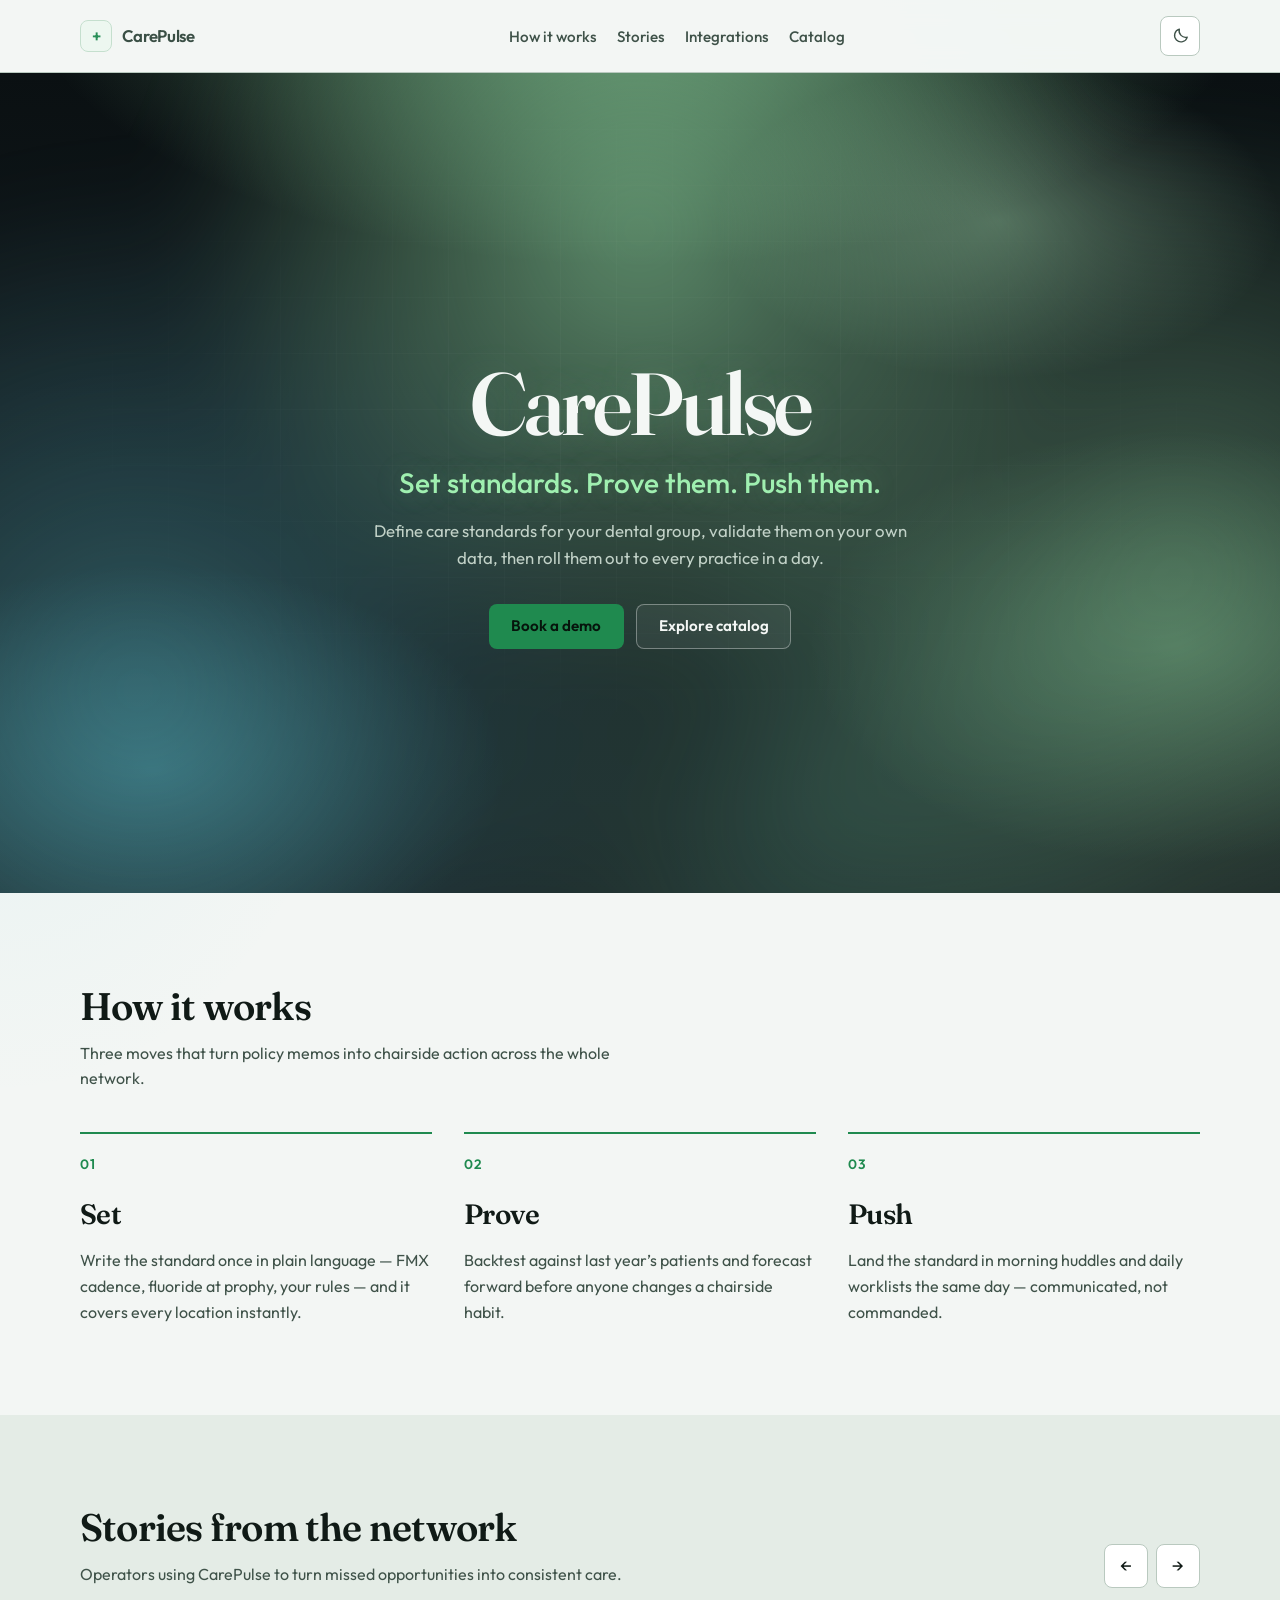
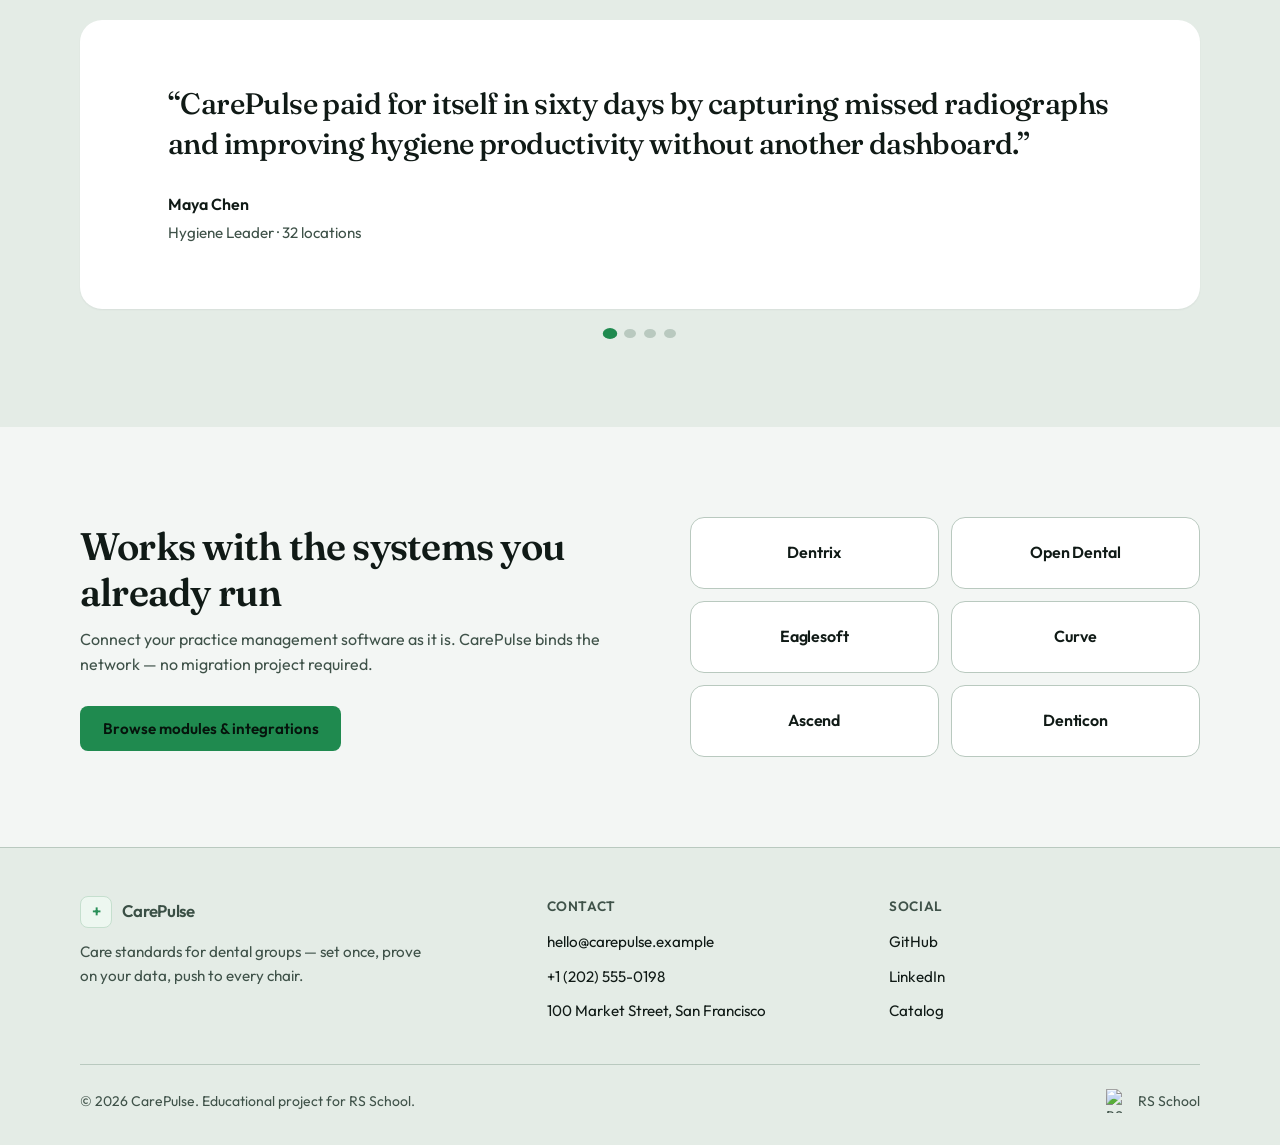
==== commit 3d4f0f3a: "style: center theme toggle icons" ====
--- a/index.html
+++ b/index.html
@@ -58,15 +58,25 @@
             >
               <svg class="theme-toggle__icon theme-toggle__icon--moon" viewBox="0 0 24 24" aria-hidden="true">
                 <path
-                  fill="currentColor"
-                  d="M12.1 2a9.8 9.8 0 0 0-1.1.06 8 8 0 1 0 10.94 10.94A9 9 0 0 1 12.1 2Z"
+                  fill="none"
+                  stroke="currentColor"
+                  stroke-width="1.75"
+                  stroke-linecap="round"
+                  stroke-linejoin="round"
+                  d="M20.2 14.1A8.4 8.4 0 0 1 9.9 3.8 8.4 8.4 0 1 0 20.2 14.1Z"
                 />
               </svg>
               <svg class="theme-toggle__icon theme-toggle__icon--sun" viewBox="0 0 24 24" aria-hidden="true">
-                <path
-                  fill="currentColor"
-                  d="M12 7a5 5 0 1 0 0 10 5 5 0 0 0 0-10Zm0-5h1v3h-2V2Zm0 17h1v3h-2v-3ZM2 11h3v2H2v-2Zm17 0h3v2h-3v-2ZM4.2 4.2l2.1 2.1-1.4 1.4-2.1-2.1 1.4-1.4Zm14.6 0 1.4 1.4-2.1 2.1-1.4-1.4 2.1-2.1ZM4.2 19.8l1.4-1.4 2.1 2.1-1.4 1.4-2.1-2.1Zm12.5-1.4 2.1-2.1 1.4 1.4-2.1 2.1-1.4-1.4Z"
-                />
+                <g
+                  fill="none"
+                  stroke="currentColor"
+                  stroke-width="1.75"
+                  stroke-linecap="round"
+                  stroke-linejoin="round"
+                >
+                  <circle cx="12" cy="12" r="4.2" />
+                  <path d="M12 2.5v2.2M12 19.3v2.2M2.5 12h2.2M19.3 12h2.2M5.05 5.05l1.55 1.55M17.4 17.4l1.55 1.55M5.05 18.95l1.55-1.55M17.4 6.6l1.55-1.55" />
+                </g>
               </svg>
             </button>
 
--- a/css/styles.css
+++ b/css/styles.css
@@ -23,6 +23,11 @@
   --color-hero-muted: #c2d2c8;
   --color-focus: #1f8a4f;
 
+  --logo-mark-bg: #edf7f0;
+  --logo-mark-fg: #2a8f58;
+  --logo-mark-border: #c5dfce;
+  --logo-text: #3a4f45;
+
   --radius-sm: 8px;
   --radius-md: 14px;
   --radius-lg: 22px;
@@ -57,6 +62,11 @@
   --color-hero-muted: #b7c9be;
   --color-focus: #9fefb0;
 
+  --logo-mark-bg: #274338;
+  --logo-mark-fg: #b6f5c4;
+  --logo-mark-border: #6fa887;
+  --logo-text: #eef6f1;
+
   --shadow-sm: 0 1px 2px rgb(0 0 0 / 35%);
   --shadow-md: 0 16px 40px rgb(0 0 0 / 35%);
 }
@@ -189,14 +199,15 @@
 .logo {
   display: inline-flex;
   align-items: center;
-  gap: 0.65rem;
+  gap: 0.6rem;
   font-weight: 600;
   letter-spacing: -0.02em;
-  transition: opacity var(--transition);
+  color: var(--logo-text);
+  transition: color var(--transition);
 }
 
 .logo:hover {
-  opacity: 0.8;
+  color: var(--color-accent);
 }
 
 .logo__mark {
@@ -204,11 +215,22 @@
   place-items: center;
   width: 2rem;
   height: 2rem;
+  border: 1px solid var(--logo-mark-border);
   border-radius: var(--radius-sm);
-  background: var(--color-hero-from);
-  color: #9fefb0;
-  font-size: 1.1rem;
+  background: var(--logo-mark-bg);
+  color: var(--logo-mark-fg);
+  font-size: 1.05rem;
+  font-weight: 600;
   line-height: 1;
+  transition:
+    background-color var(--transition),
+    border-color var(--transition),
+    color var(--transition);
+}
+
+.logo:hover .logo__mark {
+  border-color: var(--color-accent);
+  color: var(--color-accent);
 }
 
 .logo__text {
@@ -274,6 +296,7 @@
   border: 1px solid var(--color-border);
   border-radius: var(--radius-sm);
   background: var(--color-bg-elevated);
+  color: var(--color-text-muted);
   transition:
     background-color var(--transition),
     border-color var(--transition),
@@ -290,6 +313,10 @@
   display: none;
   width: 1.15rem;
   height: 1.15rem;
+}
+
+.theme-toggle__icon--moon {
+  transform: translate(0.75px, -0.75px);
 }
 
 [data-theme="light"] .theme-toggle__icon--moon,
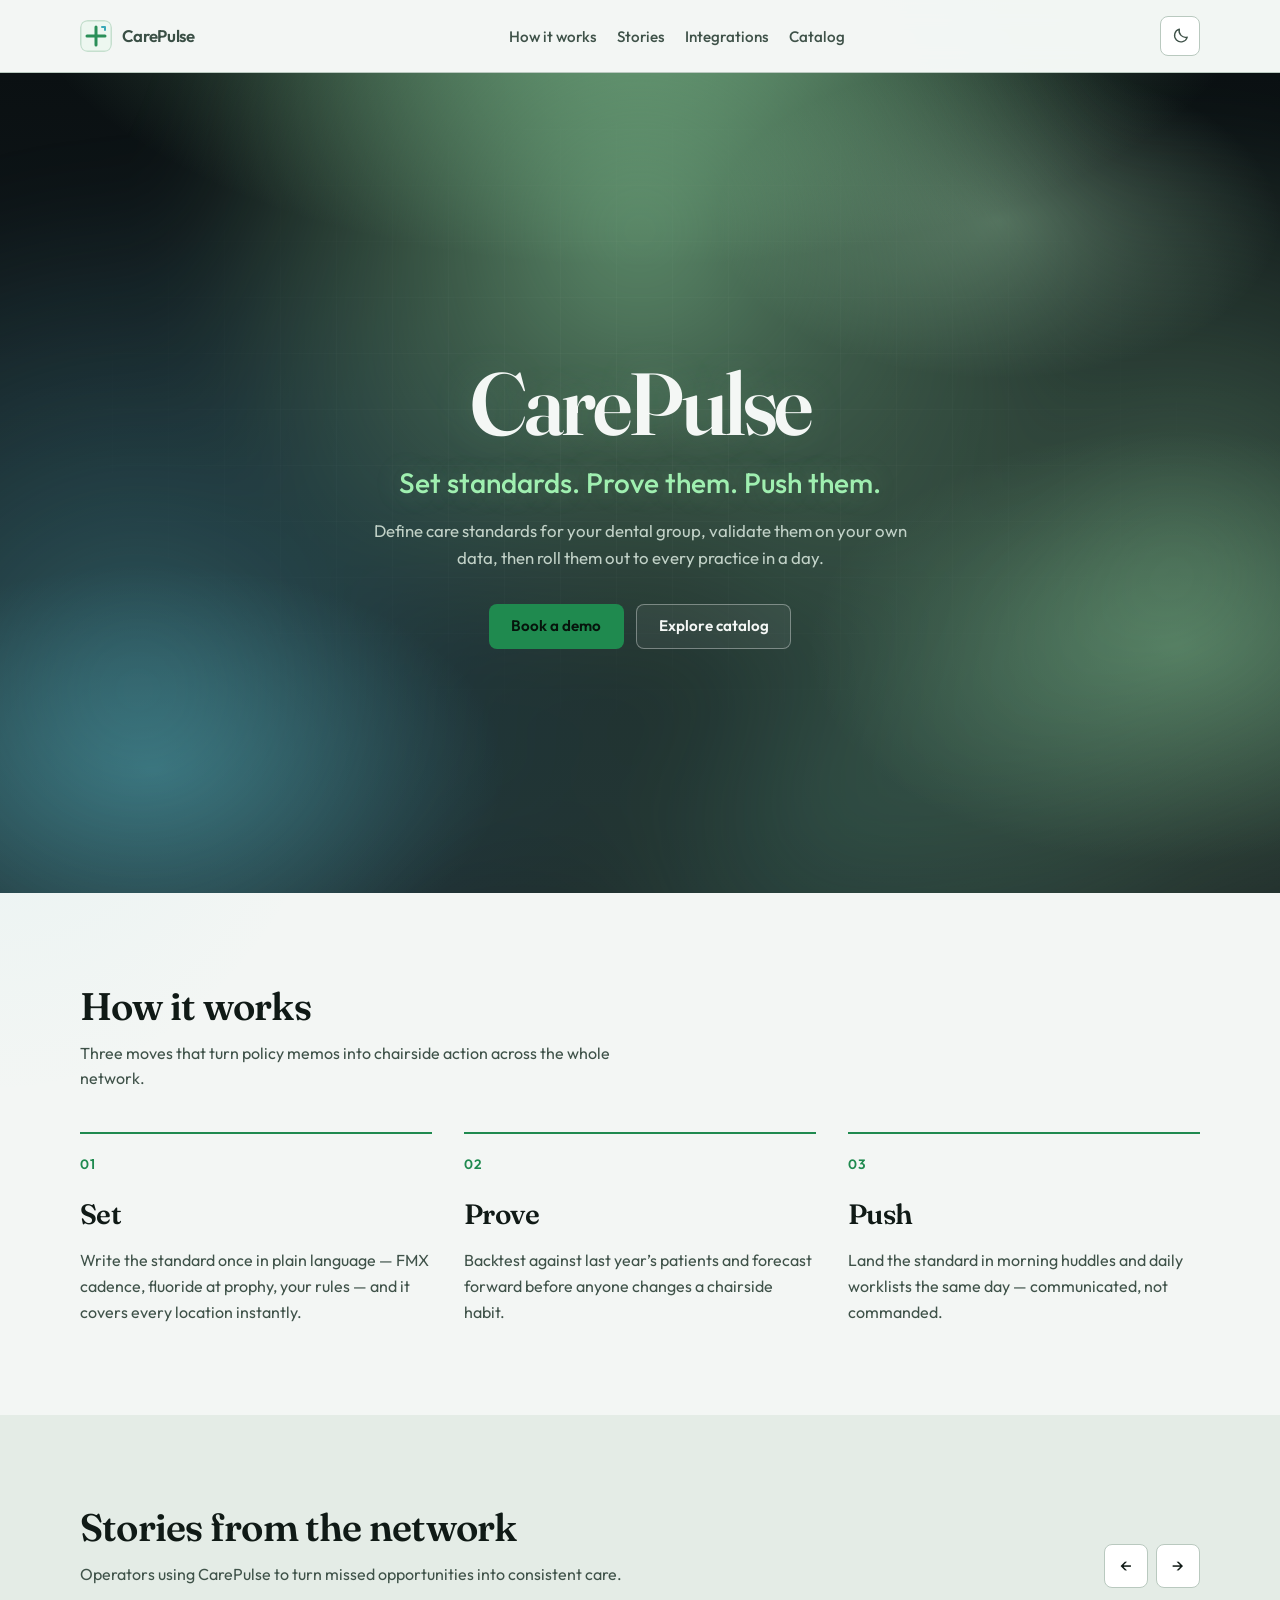
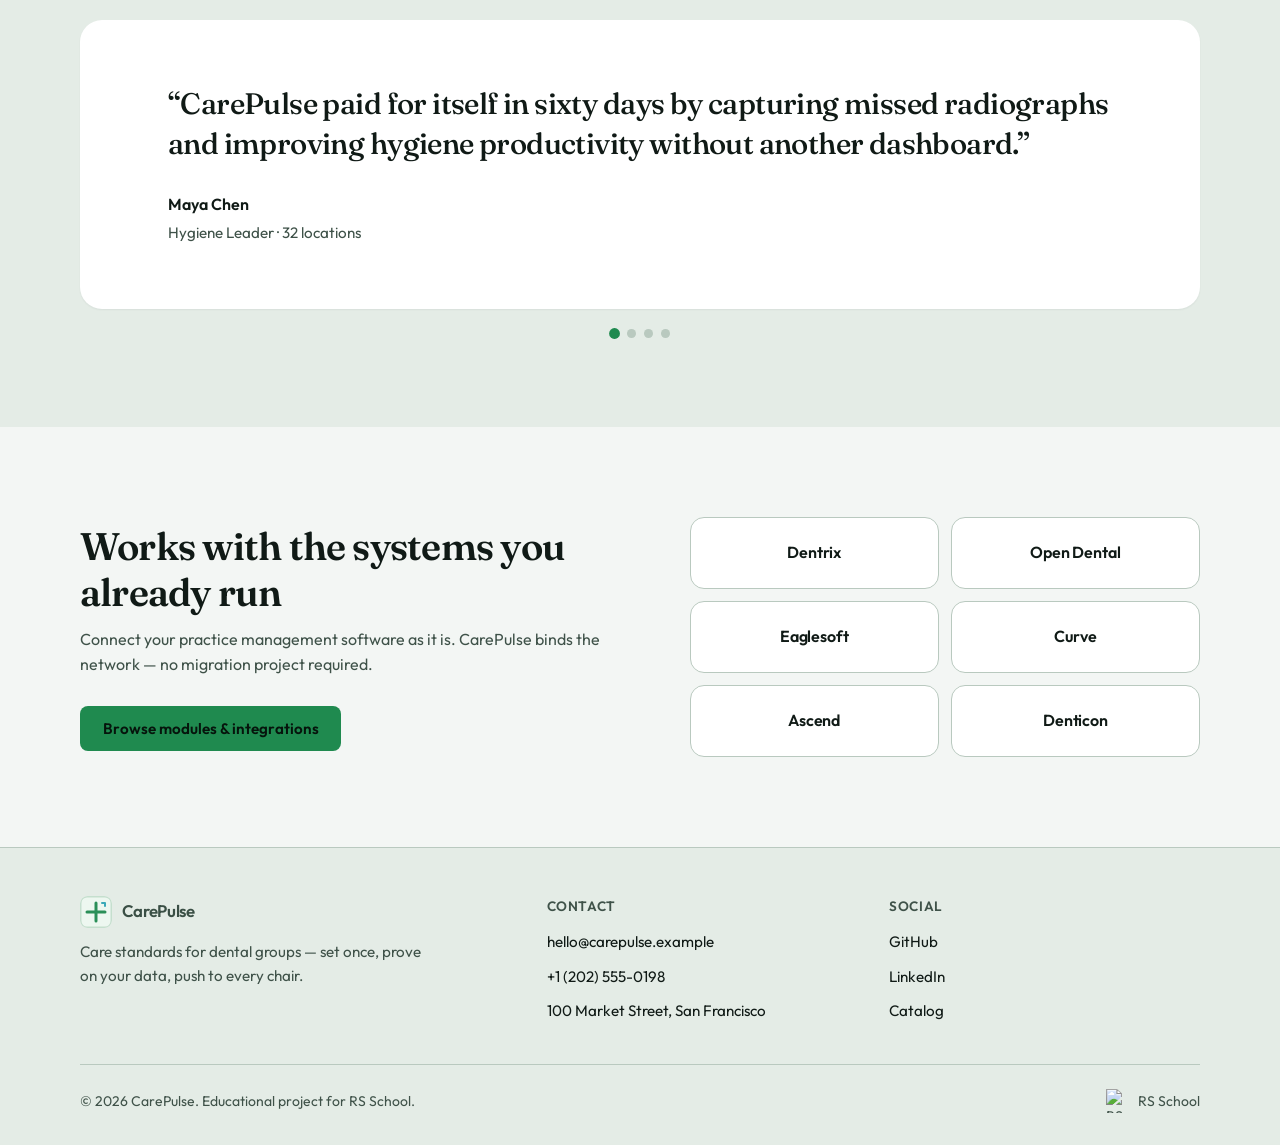
==== commit a93e5109: "style: adapt favicon logo mark to light and dark themes" ====
--- a/index.html
+++ b/index.html
@@ -35,7 +35,13 @@
       <header class="header">
         <div class="container header__inner">
           <a class="logo" href="./index.html" aria-label="CarePulse home">
-            <span class="logo__mark" aria-hidden="true">+</span>
+            <span class="logo__mark" aria-hidden="true">
+              <svg viewBox="0 0 32 32" width="32" height="32" focusable="false">
+                <rect x="0.75" y="0.75" width="30.5" height="30.5" rx="6.25" fill="var(--logo-mark-bg)" stroke="var(--logo-mark-border)" stroke-width="1.5" />
+                <path d="M16 7v18M7 16h18" fill="none" stroke="var(--logo-mark-fg)" stroke-width="3" stroke-linecap="round" />
+                <path d="M22 7h3v3" fill="none" stroke="var(--logo-corner)" stroke-width="2" stroke-linecap="round" stroke-linejoin="round" />
+              </svg>
+            </span>
             <span class="logo__text">CarePulse</span>
           </a>
 
@@ -251,7 +257,13 @@
           <div class="footer__inner">
             <div class="footer__brand">
               <a class="logo" href="./index.html" aria-label="CarePulse home">
-                <span class="logo__mark" aria-hidden="true">+</span>
+                <span class="logo__mark" aria-hidden="true">
+              <svg viewBox="0 0 32 32" width="32" height="32" focusable="false">
+                <rect x="0.75" y="0.75" width="30.5" height="30.5" rx="6.25" fill="var(--logo-mark-bg)" stroke="var(--logo-mark-border)" stroke-width="1.5" />
+                <path d="M16 7v18M7 16h18" fill="none" stroke="var(--logo-mark-fg)" stroke-width="3" stroke-linecap="round" />
+                <path d="M22 7h3v3" fill="none" stroke="var(--logo-corner)" stroke-width="2" stroke-linecap="round" stroke-linejoin="round" />
+              </svg>
+            </span>
                 <span class="logo__text">CarePulse</span>
               </a>
               <p class="footer__text">
--- a/css/styles.css
+++ b/css/styles.css
@@ -26,6 +26,7 @@
   --logo-mark-bg: #edf7f0;
   --logo-mark-fg: #2a8f58;
   --logo-mark-border: #c5dfce;
+  --logo-corner: #3aa8b8;
   --logo-text: #3a4f45;
 
   --radius-sm: 8px;
@@ -65,6 +66,7 @@
   --logo-mark-bg: #274338;
   --logo-mark-fg: #b6f5c4;
   --logo-mark-border: #6fa887;
+  --logo-corner: #5ec8d8;
   --logo-text: #eef6f1;
 
   --shadow-sm: 0 1px 2px rgb(0 0 0 / 35%);
@@ -211,26 +213,23 @@
 }
 
 .logo__mark {
-  display: grid;
-  place-items: center;
+  display: block;
   width: 2rem;
   height: 2rem;
-  border: 1px solid var(--logo-mark-border);
+  flex-shrink: 0;
+  overflow: hidden;
   border-radius: var(--radius-sm);
-  background: var(--logo-mark-bg);
-  color: var(--logo-mark-fg);
-  font-size: 1.05rem;
-  font-weight: 600;
-  line-height: 1;
-  transition:
-    background-color var(--transition),
-    border-color var(--transition),
-    color var(--transition);
+  transition: opacity var(--transition);
+}
+
+.logo__mark svg {
+  display: block;
+  width: 100%;
+  height: 100%;
 }
 
 .logo:hover .logo__mark {
-  border-color: var(--color-accent);
-  color: var(--color-accent);
+  opacity: 0.88;
 }
 
 .logo__text {
@@ -719,9 +718,14 @@
 }
 
 .slider__dot {
+  flex-shrink: 0;
+  box-sizing: border-box;
   width: 0.55rem;
   height: 0.55rem;
+  padding: 0;
+  border: none;
   border-radius: 50%;
+  aspect-ratio: 1;
   background: var(--color-border);
   transition:
     background-color var(--transition),
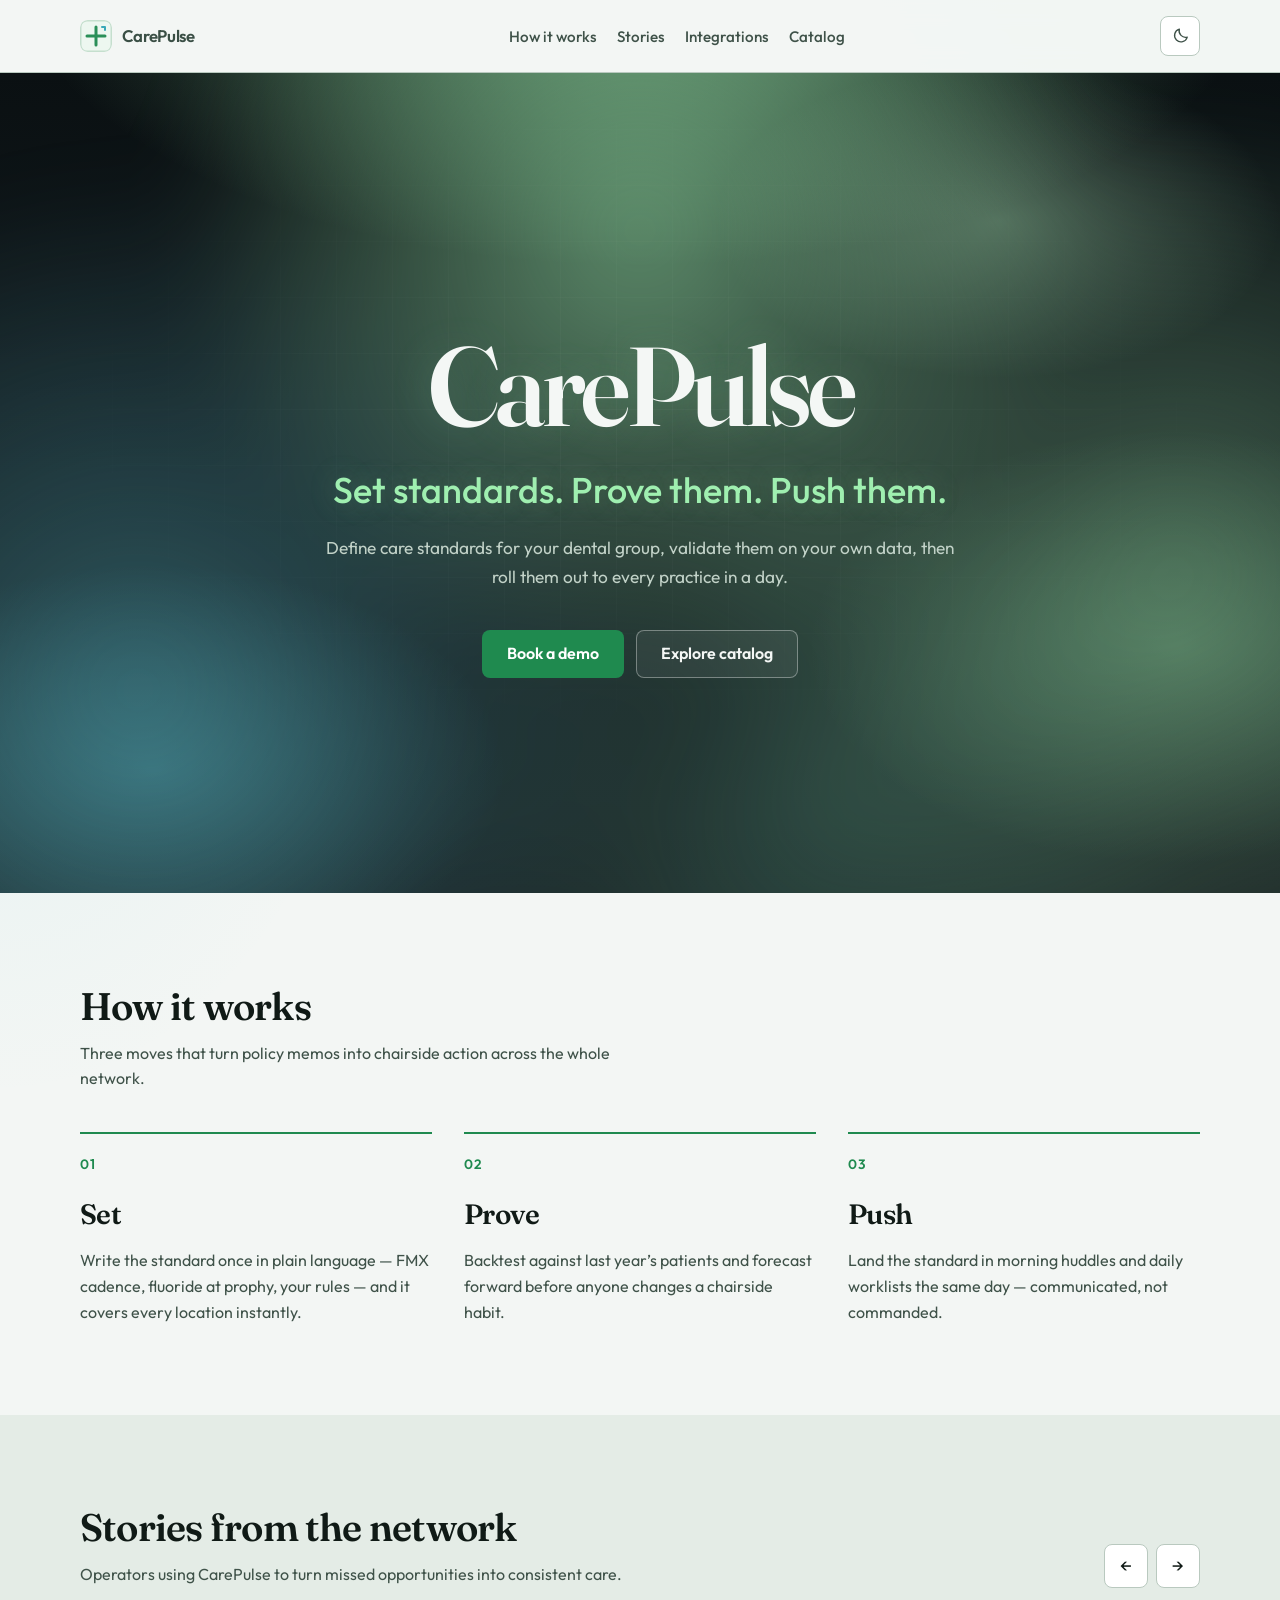
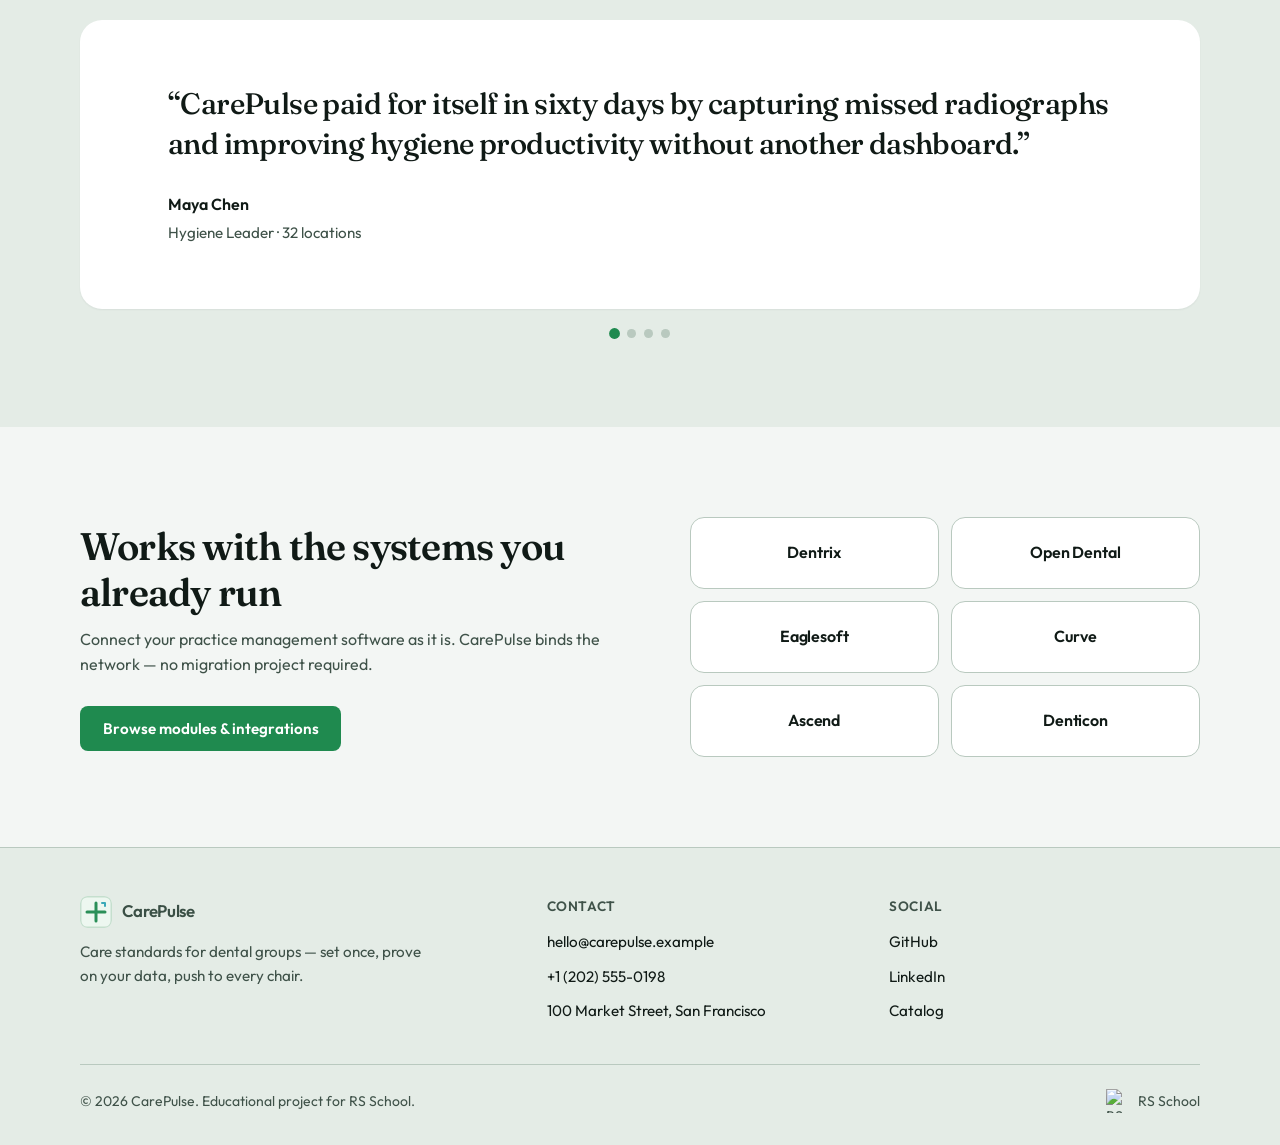
==== commit 93b12589: "feat: implement burger menu" ====
--- a/index.html
+++ b/index.html
@@ -86,13 +86,29 @@
               </svg>
             </button>
 
-            <button class="burger" type="button" aria-label="Open menu" aria-expanded="false">
+            <button
+              class="burger"
+              type="button"
+              data-burger
+              aria-label="Open menu"
+              aria-expanded="false"
+              aria-controls="mobile-menu"
+            >
               <span class="burger__line"></span>
               <span class="burger__line"></span>
               <span class="burger__line"></span>
             </button>
           </div>
         </div>
+
+        <nav class="mobile-menu" id="mobile-menu" data-mobile-menu aria-label="Mobile" hidden>
+          <ul class="mobile-menu__list">
+            <li><a class="mobile-menu__link" href="#how-it-works">How it works</a></li>
+            <li><a class="mobile-menu__link" href="#stories">Stories</a></li>
+            <li><a class="mobile-menu__link" href="#integrations">Integrations</a></li>
+            <li><a class="mobile-menu__link" href="./catalog.html">Catalog</a></li>
+          </ul>
+        </nav>
       </header>
 
       <main class="page__main">
@@ -346,5 +362,6 @@
     </div>
 
     <script src="./js/theme.js"></script>
+    <script src="./js/menu.js"></script>
   </body>
 </html>
--- a/css/styles.css
+++ b/css/styles.css
@@ -17,6 +17,9 @@
   --color-accent-hover: #187543;
   --color-accent-soft: #9fefb0;
   --color-accent-contrast: #06140c;
+  --button-primary-bg: #1f8a4f;
+  --button-primary-fg: #ffffff;
+  --button-primary-hover: #176f3f;
   --color-hero-from: #0f1714;
   --color-hero-to: #1a2e26;
   --color-hero-text: #f4f7f5;
@@ -57,6 +60,9 @@
   --color-accent-hover: #b8f5c4;
   --color-accent-soft: #9fefb0;
   --color-accent-contrast: #06140c;
+  --button-primary-bg: #9fefb0;
+  --button-primary-fg: #06140c;
+  --button-primary-hover: #b8f5c4;
   --color-hero-from: #080e0c;
   --color-hero-to: #14231d;
   --color-hero-text: #f4f7f5;
@@ -336,6 +342,71 @@
   border-radius: 2px;
   background: currentColor;
   transition: transform var(--transition), opacity var(--transition);
+}
+
+.burger.is-open .burger__line:nth-child(1) {
+  transform: translateY(7px) rotate(45deg);
+}
+
+.burger.is-open .burger__line:nth-child(2) {
+  opacity: 0;
+}
+
+.burger.is-open .burger__line:nth-child(3) {
+  transform: translateY(-7px) rotate(-45deg);
+}
+
+.mobile-menu {
+  display: none;
+  position: absolute;
+  top: 100%;
+  left: 0;
+  right: 0;
+  z-index: 99;
+  height: calc(100dvh - var(--header-height));
+  padding: 1.5rem 1.25rem 2rem;
+  border-top: 1px solid var(--color-border);
+  background: var(--color-bg);
+  overflow-y: auto;
+  opacity: 0;
+  visibility: hidden;
+  transform: translateY(-0.5rem);
+  transition:
+    opacity var(--transition),
+    visibility var(--transition),
+    transform var(--transition);
+}
+
+.mobile-menu.is-open {
+  opacity: 1;
+  visibility: visible;
+  transform: translateY(0);
+}
+
+.mobile-menu__list {
+  display: flex;
+  flex-direction: column;
+  gap: 0.25rem;
+  max-width: var(--container-width);
+  margin-inline: auto;
+}
+
+.mobile-menu__link {
+  display: block;
+  padding: 0.9rem 0.25rem;
+  border-bottom: 1px solid var(--color-border);
+  color: var(--color-text);
+  font-size: 1.15rem;
+  font-weight: 500;
+  transition: color var(--transition);
+}
+
+.mobile-menu__link:hover {
+  color: var(--color-accent);
+}
+
+body.is-menu-open {
+  overflow: hidden;
 }
 
 /* Footer */
@@ -441,12 +512,12 @@
 }
 
 .button--primary {
-  background: var(--color-accent);
-  color: var(--color-accent-contrast);
+  background: var(--button-primary-bg);
+  color: var(--button-primary-fg);
 }
 
 .button--primary:hover {
-  background: var(--color-accent-hover);
+  background: var(--button-primary-hover);
 }
 
 .button--secondary {
@@ -546,35 +617,36 @@
 .hero__content {
   position: relative;
   z-index: 1;
-  max-width: 42rem;
+  max-width: min(52rem, 100%);
   margin-inline: auto;
 }
 
 .hero__brand {
   margin: 0;
   font-family: var(--font-display);
-  font-size: clamp(3rem, 8vw, 5.5rem);
+  font-size: clamp(3.25rem, 9.5vw, 7rem);
   font-weight: 600;
-  line-height: 0.95;
+  line-height: 0.94;
   letter-spacing: -0.04em;
   text-shadow: 0 0 40px rgb(159 239 176 / 18%);
 }
 
 .hero__headline {
-  margin-top: 1.25rem;
-  font-size: clamp(1.25rem, 2.4vw, 1.75rem);
+  margin-top: clamp(1.25rem, 2.5vw, 1.75rem);
+  font-size: clamp(1.35rem, 2.8vw, 2.25rem);
   font-weight: 500;
-  line-height: 1.3;
+  line-height: 1.28;
   color: var(--color-accent-soft);
   text-shadow: 0 0 28px rgb(159 239 176 / 25%);
 }
 
 .hero__lead {
-  margin-top: 1rem;
-  max-width: 34rem;
+  margin-top: clamp(1rem, 1.8vw, 1.35rem);
+  max-width: 40rem;
   margin-inline: auto;
   color: var(--color-hero-muted);
-  font-size: 1.05rem;
+  font-size: clamp(1.05rem, 1.35vw, 1.25rem);
+  line-height: 1.65;
 }
 
 .hero__actions {
@@ -582,7 +654,13 @@
   flex-wrap: wrap;
   justify-content: center;
   gap: 0.75rem;
-  margin-top: 2rem;
+  margin-top: clamp(1.75rem, 3vw, 2.5rem);
+}
+
+.hero__actions .button {
+  min-height: 3rem;
+  padding-inline: 1.5rem;
+  font-size: 1rem;
 }
 
 /* How it works */
@@ -813,9 +891,15 @@
 }
 
 .catalog-tabs__btn.is-active {
-  border-color: var(--color-accent);
-  background: var(--color-accent);
-  color: var(--color-accent-contrast);
+  border-color: var(--button-primary-bg);
+  background: var(--button-primary-bg);
+  color: var(--button-primary-fg);
+}
+
+.catalog-tabs__btn.is-active:hover {
+  border-color: var(--button-primary-hover);
+  background: var(--button-primary-hover);
+  color: var(--button-primary-fg);
 }
 
 .catalog-grid {
@@ -944,6 +1028,10 @@
     display: inline-flex;
   }
 
+  .mobile-menu {
+    display: block;
+  }
+
   .footer__inner {
     grid-template-columns: 1fr;
     gap: 1.75rem;
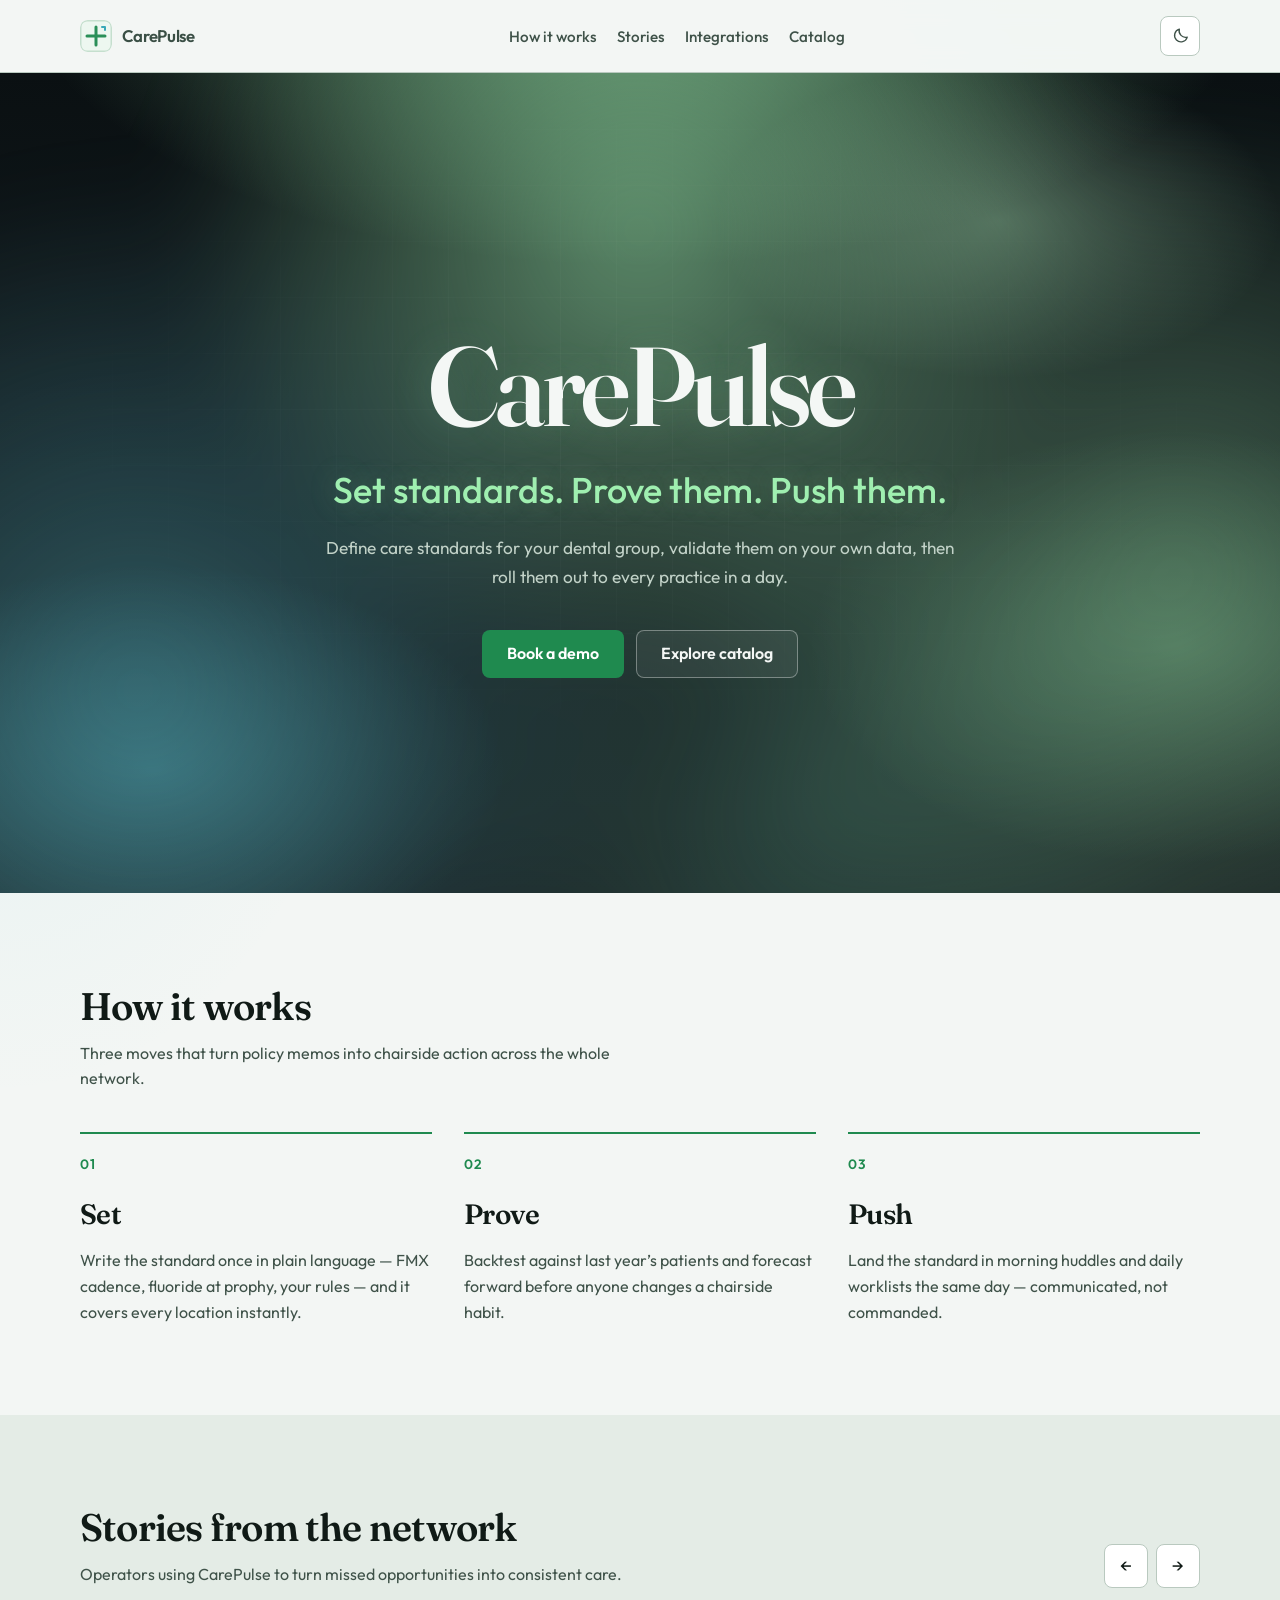
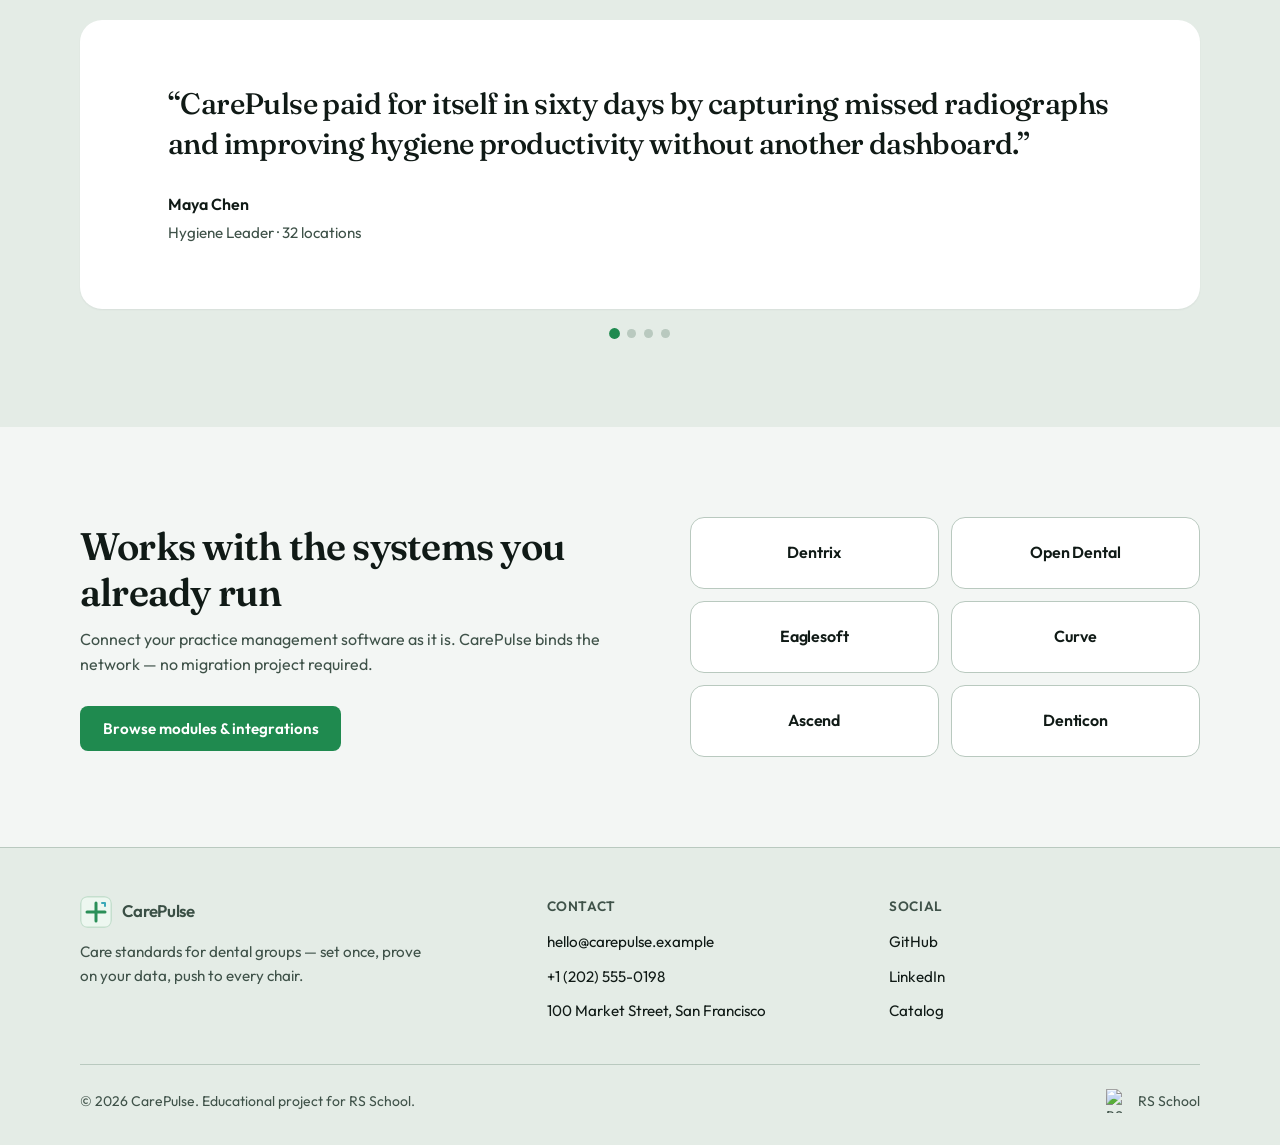
==== commit d4259e14: "feat: implement testimonials slider" ====
--- a/index.html
+++ b/index.html
@@ -363,5 +363,6 @@
 
     <script src="./js/theme.js"></script>
     <script src="./js/menu.js"></script>
+    <script src="./js/slider.js"></script>
   </body>
 </html>
--- a/css/styles.css
+++ b/css/styles.css
@@ -753,13 +753,16 @@
 
 .slider__track {
   display: flex;
-  width: 400%;
+  width: 100%;
   transition: transform 0.45s ease;
+  will-change: transform;
 }
 
 .slider__slide {
-  width: 25%;
-  flex-shrink: 0;
+  flex: 0 0 100%;
+  width: 100%;
+  min-width: 0;
+  box-sizing: border-box;
   padding: clamp(1.75rem, 4vw, 3rem);
 }
 
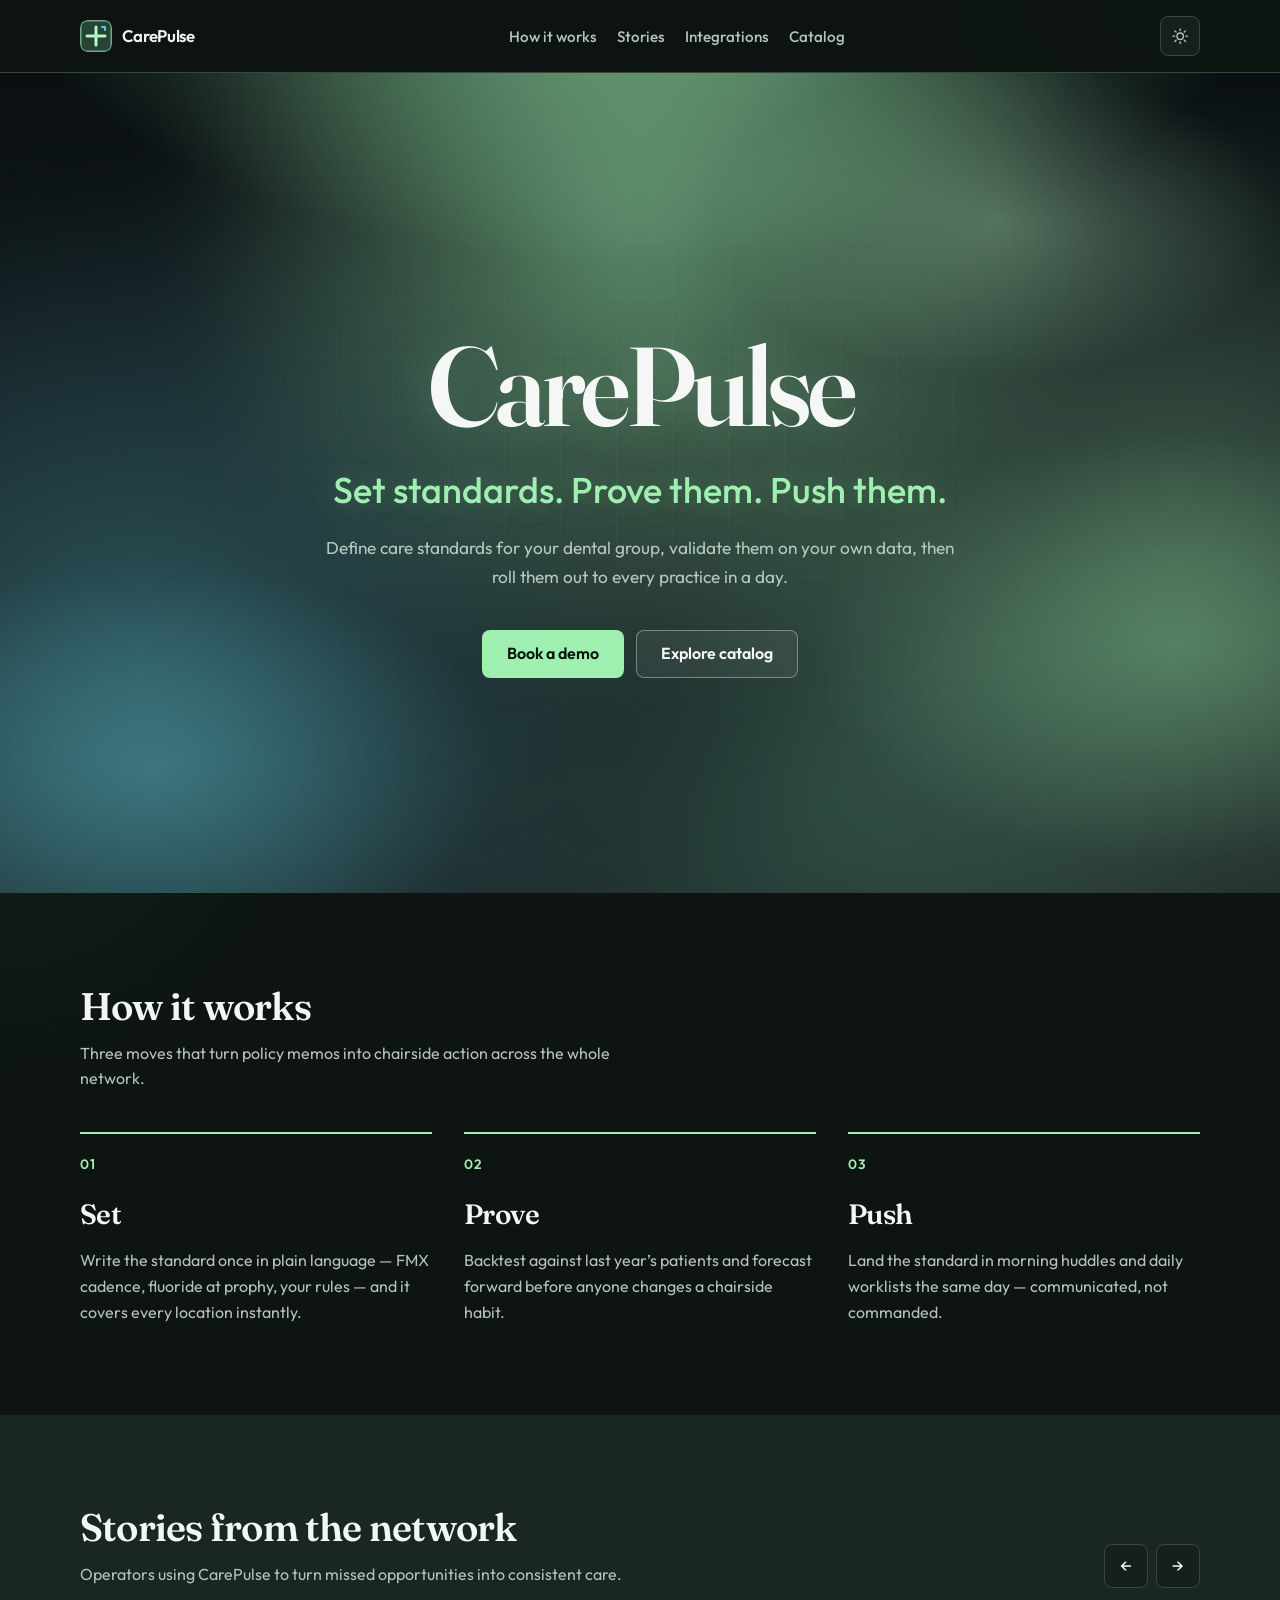
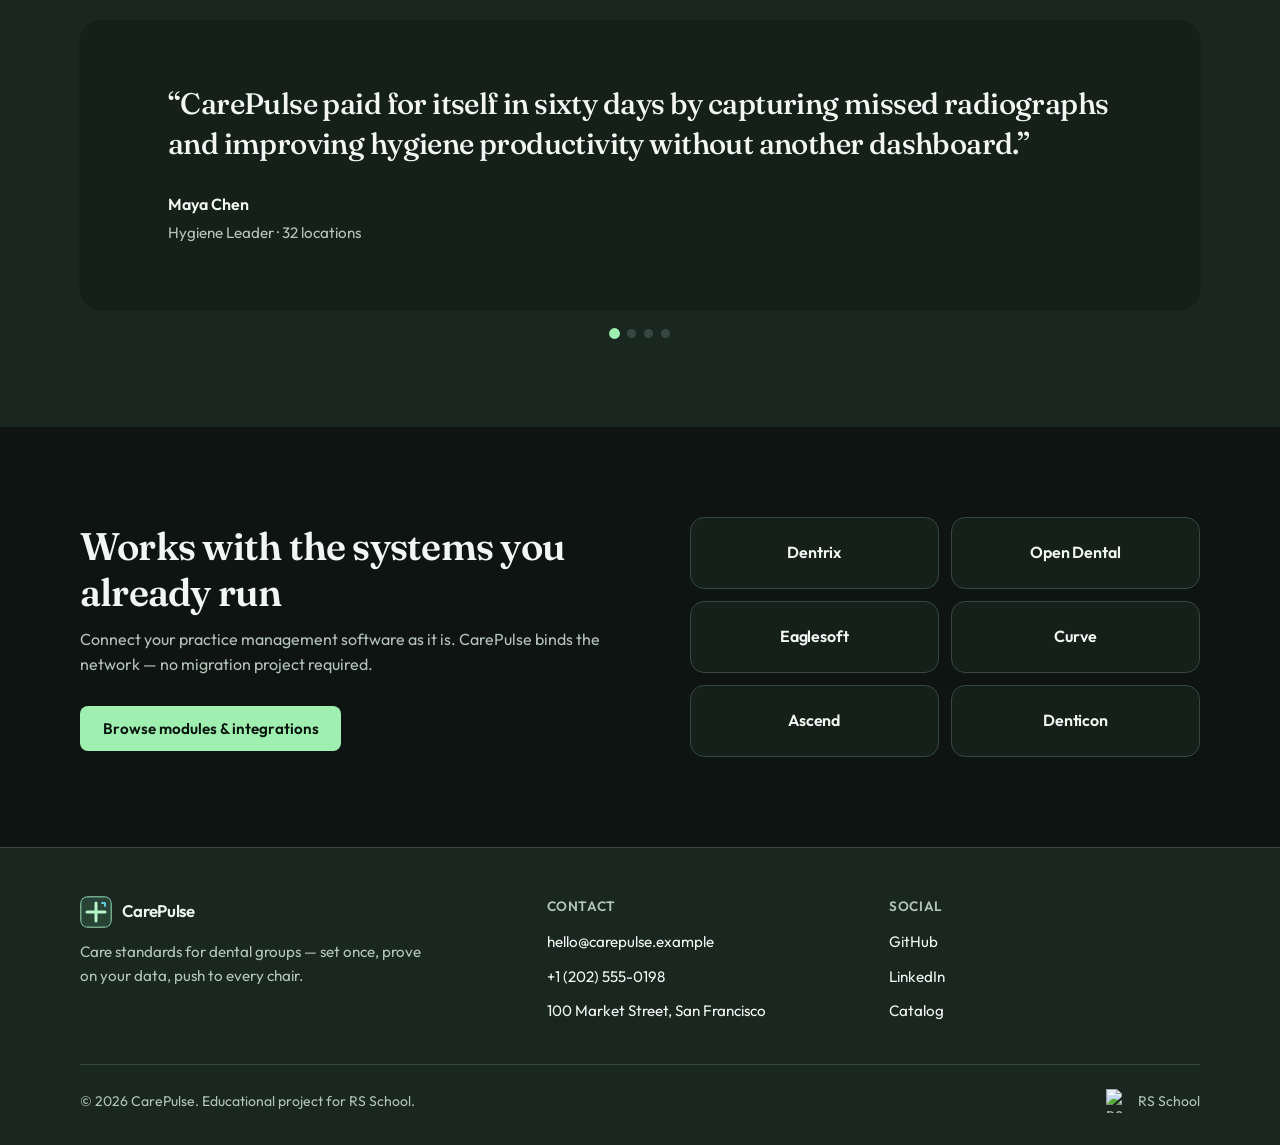
==== commit 22db80b2: "style: set dark theme as default" ====
--- a/index.html
+++ b/index.html
@@ -22,10 +22,10 @@
           var theme = localStorage.getItem("carepulse-theme");
           document.documentElement.setAttribute(
             "data-theme",
-            theme === "dark" ? "dark" : "light"
+            theme === "light" ? "light" : "dark"
           );
         } catch (e) {
-          document.documentElement.setAttribute("data-theme", "light");
+          document.documentElement.setAttribute("data-theme", "dark");
         }
       })();
     </script>
@@ -59,8 +59,8 @@
               class="theme-toggle"
               type="button"
               data-theme-toggle
-              aria-pressed="false"
-              aria-label="Switch to dark theme"
+              aria-pressed="true"
+              aria-label="Switch to light theme"
             >
               <svg class="theme-toggle__icon theme-toggle__icon--moon" viewBox="0 0 24 24" aria-hidden="true">
                 <path
--- a/css/styles.css
+++ b/css/styles.css
@@ -976,6 +976,213 @@
   margin-top: 2rem;
 }
 
+.catalog-more.is-visible {
+  display: flex;
+}
+
+/* Product modal */
+
+.modal {
+  position: fixed;
+  inset: 0;
+  z-index: 200;
+  display: flex;
+  align-items: center;
+  justify-content: center;
+  padding: 1.25rem;
+  opacity: 0;
+  visibility: hidden;
+  pointer-events: none;
+  transition:
+    opacity var(--transition),
+    visibility var(--transition);
+}
+
+.modal.is-open {
+  opacity: 1;
+  visibility: visible;
+  pointer-events: auto;
+}
+
+.modal__backdrop {
+  position: absolute;
+  inset: 0;
+  background: rgb(12 18 16 / 55%);
+  cursor: pointer;
+}
+
+.modal__dialog {
+  position: relative;
+  z-index: 1;
+  width: min(100%, 840px);
+  max-height: min(90vh, 720px);
+  overflow: auto;
+  border: 1px solid var(--color-border);
+  border-radius: var(--radius-lg);
+  background: var(--color-bg-elevated);
+  box-shadow: var(--shadow-md);
+}
+
+.modal__close {
+  position: absolute;
+  top: 0.75rem;
+  right: 0.75rem;
+  z-index: 2;
+  display: inline-flex;
+  align-items: center;
+  justify-content: center;
+  width: 2.5rem;
+  height: 2.5rem;
+  border: 1px solid var(--color-border);
+  border-radius: var(--radius-sm);
+  background: var(--color-bg);
+  color: var(--color-text-muted);
+  font-size: 1.5rem;
+  line-height: 1;
+  transition:
+    border-color var(--transition),
+    color var(--transition),
+    background-color var(--transition);
+}
+
+.modal__close:hover {
+  border-color: var(--color-accent);
+  color: var(--color-accent);
+}
+
+.modal__layout {
+  display: grid;
+  grid-template-columns: 1fr 1.1fr;
+  gap: 0;
+}
+
+.modal__image {
+  width: 100%;
+  height: 100%;
+  min-height: 280px;
+  object-fit: cover;
+  background: var(--color-bg-muted);
+}
+
+.modal__content {
+  display: flex;
+  flex-direction: column;
+  gap: 1rem;
+  padding: 2rem 1.75rem 1.75rem;
+}
+
+.modal__title {
+  padding-right: 2.5rem;
+  font-family: var(--font-display);
+  font-size: clamp(1.35rem, 2.5vw, 1.75rem);
+  font-weight: 600;
+  letter-spacing: -0.02em;
+  line-height: 1.2;
+}
+
+.modal__description {
+  color: var(--color-text-muted);
+  font-size: 0.98rem;
+  line-height: 1.5;
+}
+
+.modal__params {
+  display: flex;
+  flex-direction: column;
+  gap: 1.1rem;
+  margin-top: 0.25rem;
+}
+
+.modal__param-label {
+  margin-bottom: 0.55rem;
+  color: var(--color-text-muted);
+  font-size: 0.82rem;
+  font-weight: 600;
+  letter-spacing: 0.04em;
+  text-transform: uppercase;
+}
+
+.modal__options {
+  display: flex;
+  flex-wrap: wrap;
+  gap: 0.5rem;
+}
+
+.modal__option {
+  padding: 0.55rem 0.95rem;
+  border: 1px solid var(--color-border);
+  border-radius: var(--radius-sm);
+  background: var(--color-bg);
+  color: var(--color-text-muted);
+  font-size: 0.92rem;
+  font-weight: 500;
+  transition:
+    background-color var(--transition),
+    border-color var(--transition),
+    color var(--transition);
+}
+
+.modal__option:hover {
+  border-color: var(--color-accent);
+  color: var(--color-text);
+}
+
+.modal__option.is-active {
+  border-color: var(--button-primary-bg);
+  background: var(--button-primary-bg);
+  color: var(--button-primary-fg);
+}
+
+.modal__price {
+  margin-top: auto;
+  padding-top: 0.75rem;
+  border-top: 1px solid var(--color-border);
+  color: var(--color-accent);
+  font-size: 1.15rem;
+  font-weight: 600;
+}
+
+body.is-modal-open {
+  overflow: hidden;
+}
+
+@media (max-width: 768px) {
+  .modal {
+    padding: 0.75rem;
+    align-items: flex-end;
+  }
+
+  .modal__dialog {
+    width: 100%;
+    max-height: min(92vh, 900px);
+    border-radius: var(--radius-lg) var(--radius-lg) var(--radius-md) var(--radius-md);
+  }
+
+  .modal__layout {
+    grid-template-columns: 1fr;
+  }
+
+  .modal__image {
+    min-height: 180px;
+    max-height: 220px;
+  }
+
+  .modal__content {
+    padding: 1.35rem 1.25rem 1.5rem;
+  }
+}
+
+@media (max-width: 380px) {
+  .modal__content {
+    padding: 1.15rem 1rem 1.25rem;
+  }
+
+  .modal__option {
+    flex: 1 1 auto;
+    text-align: center;
+  }
+}
+
 /* Wide desktop: keep content centered, backgrounds full-bleed */
 @media (min-width: 1441px) {
   .container {
@@ -1086,22 +1293,6 @@
     grid-template-columns: 1fr 1fr;
     gap: 1rem;
   }
-
-  .catalog-grid .catalog-card[data-category="care-modules"]:nth-of-type(n + 5) {
-    display: none;
-  }
-
-  .catalog-grid.is-expanded .catalog-card[data-category="care-modules"] {
-    display: flex;
-  }
-
-  .catalog-more {
-    display: flex;
-  }
-
-  .catalog-grid.is-expanded + .catalog-more {
-    display: none;
-  }
 }
 
 /* Narrow phones including 380px checkpoint */
